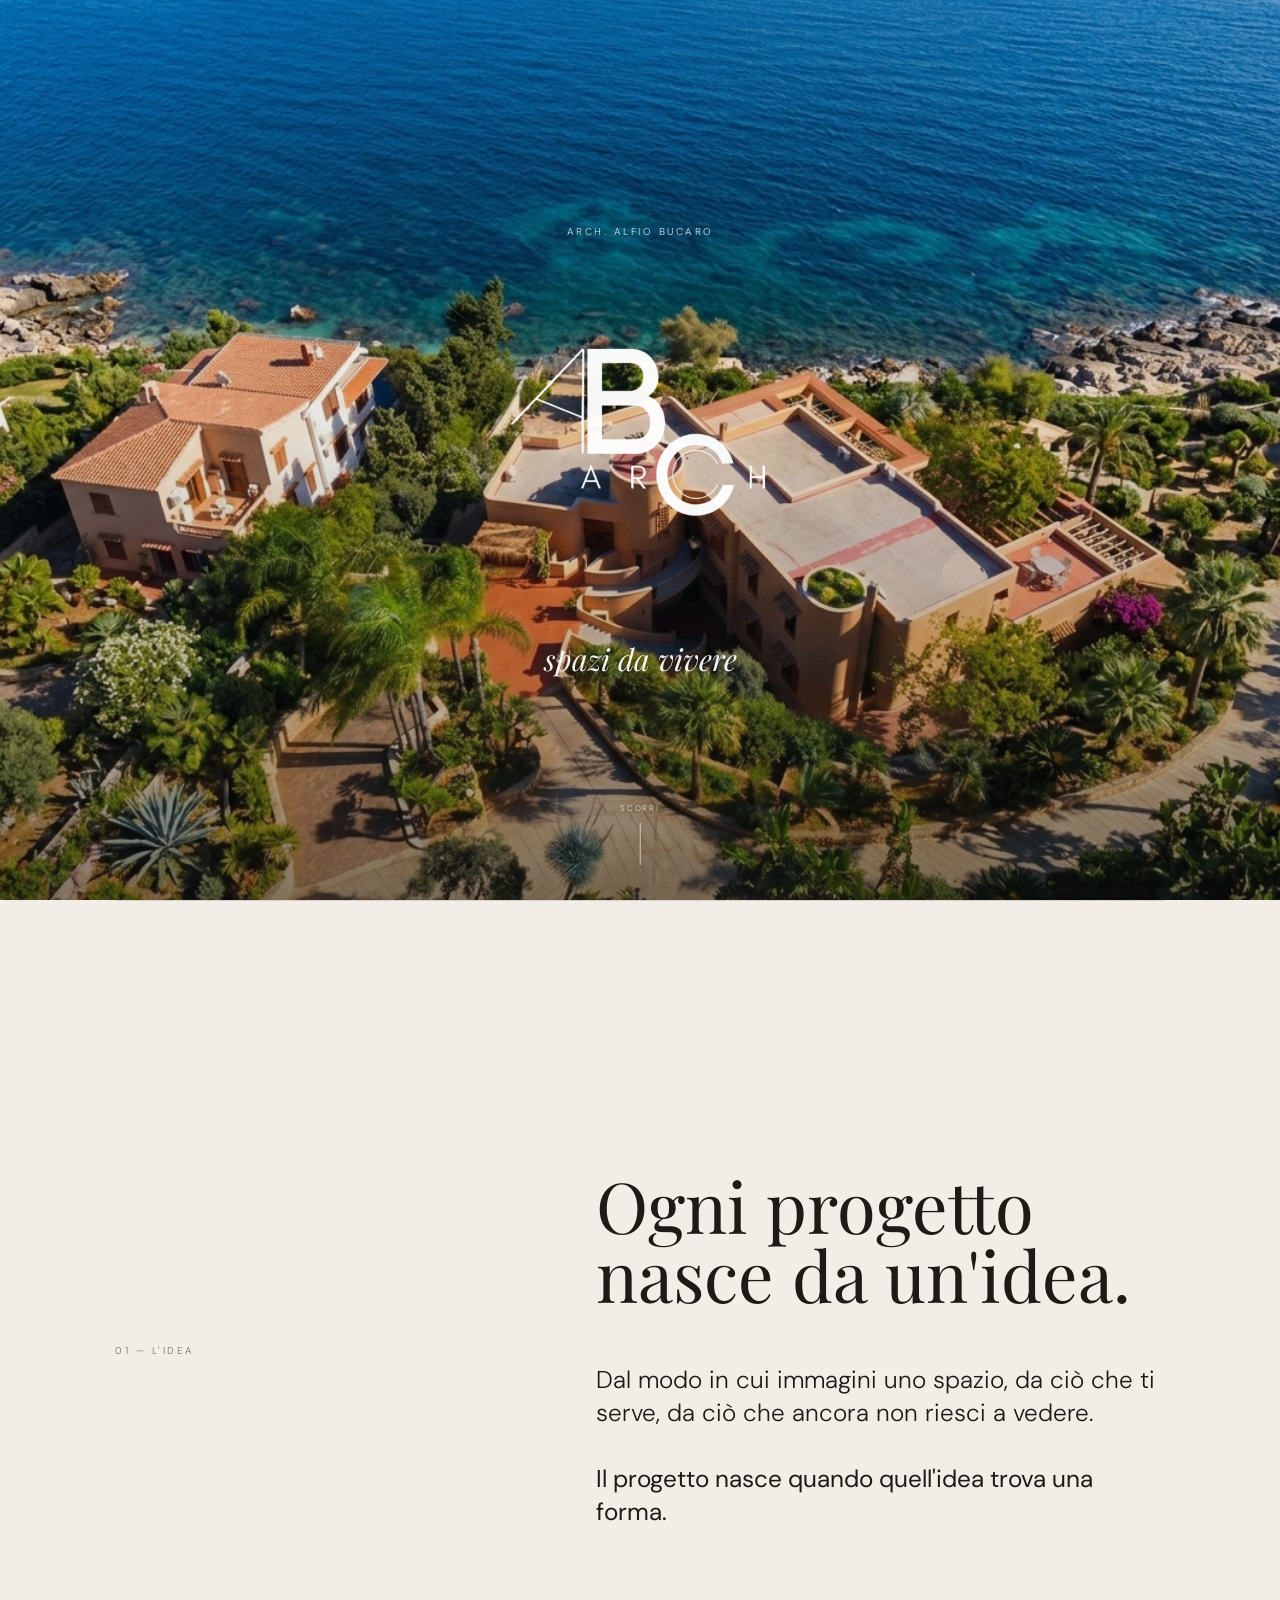
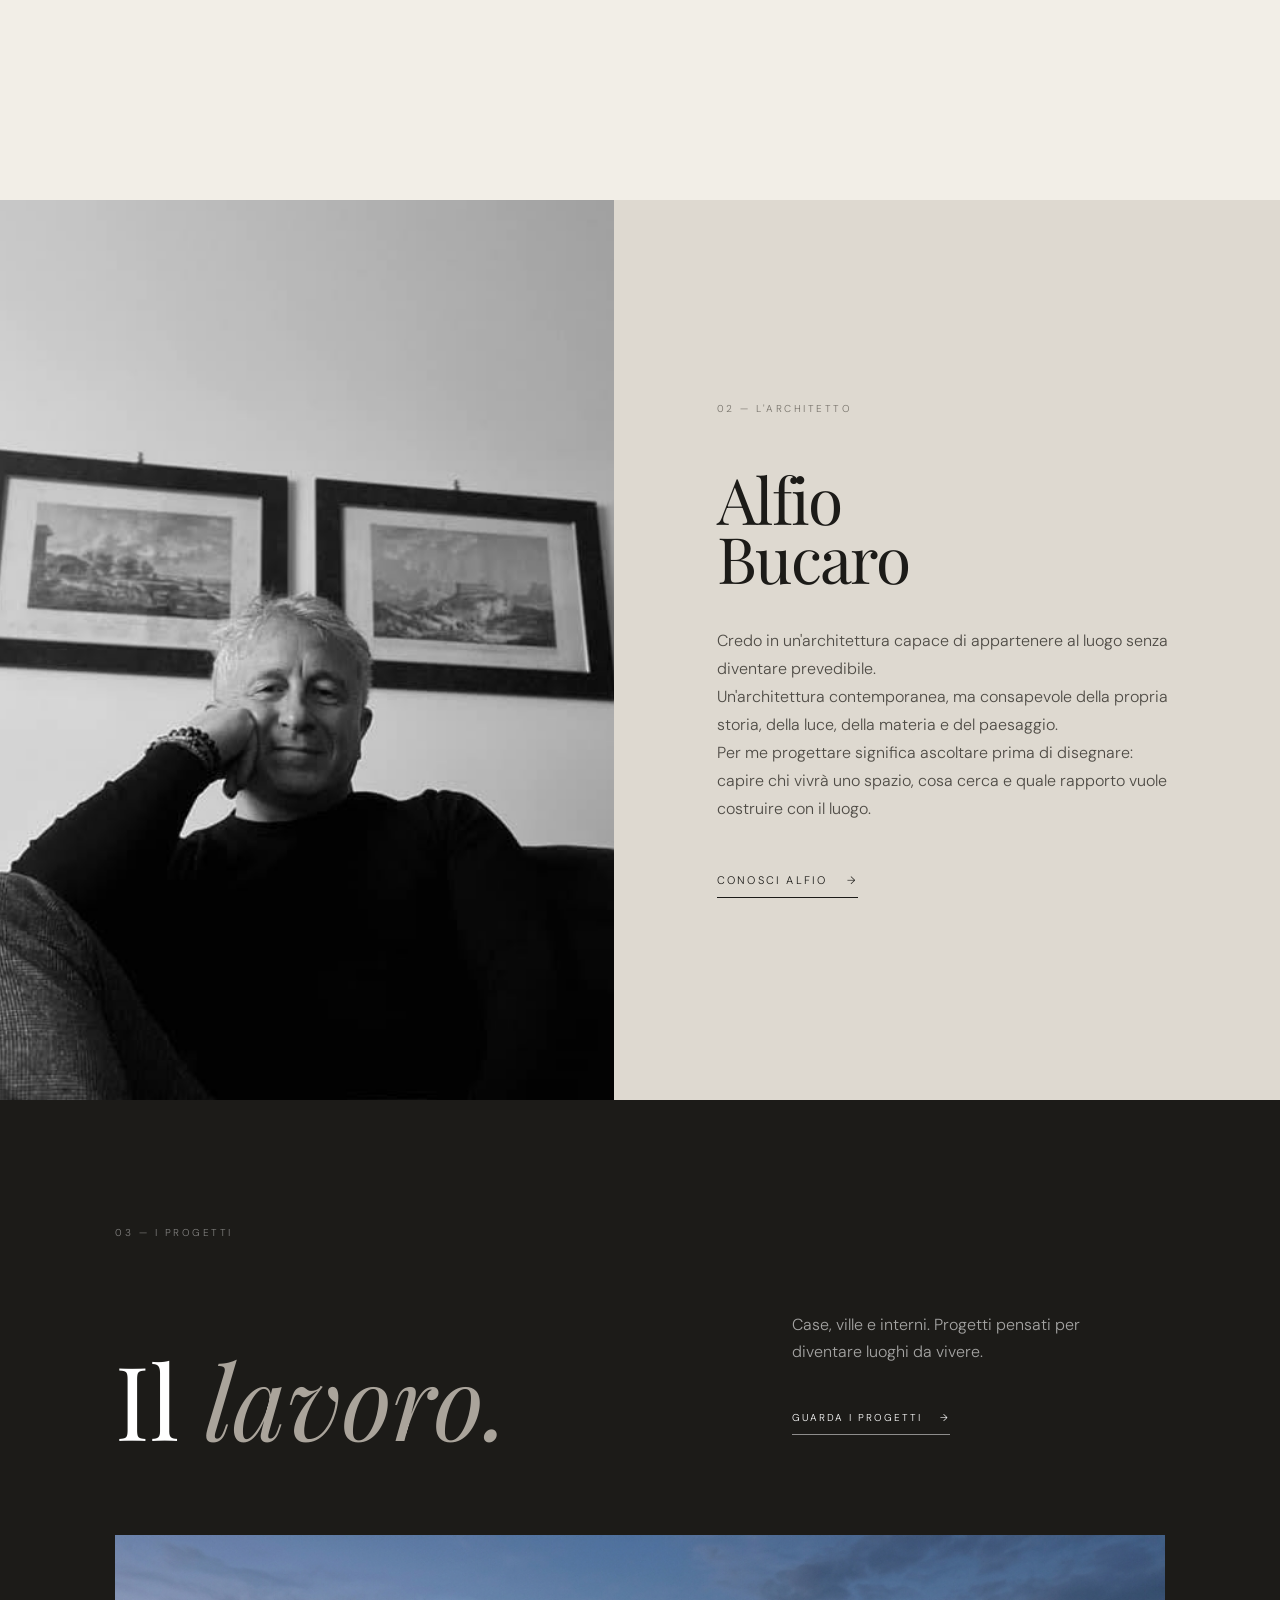
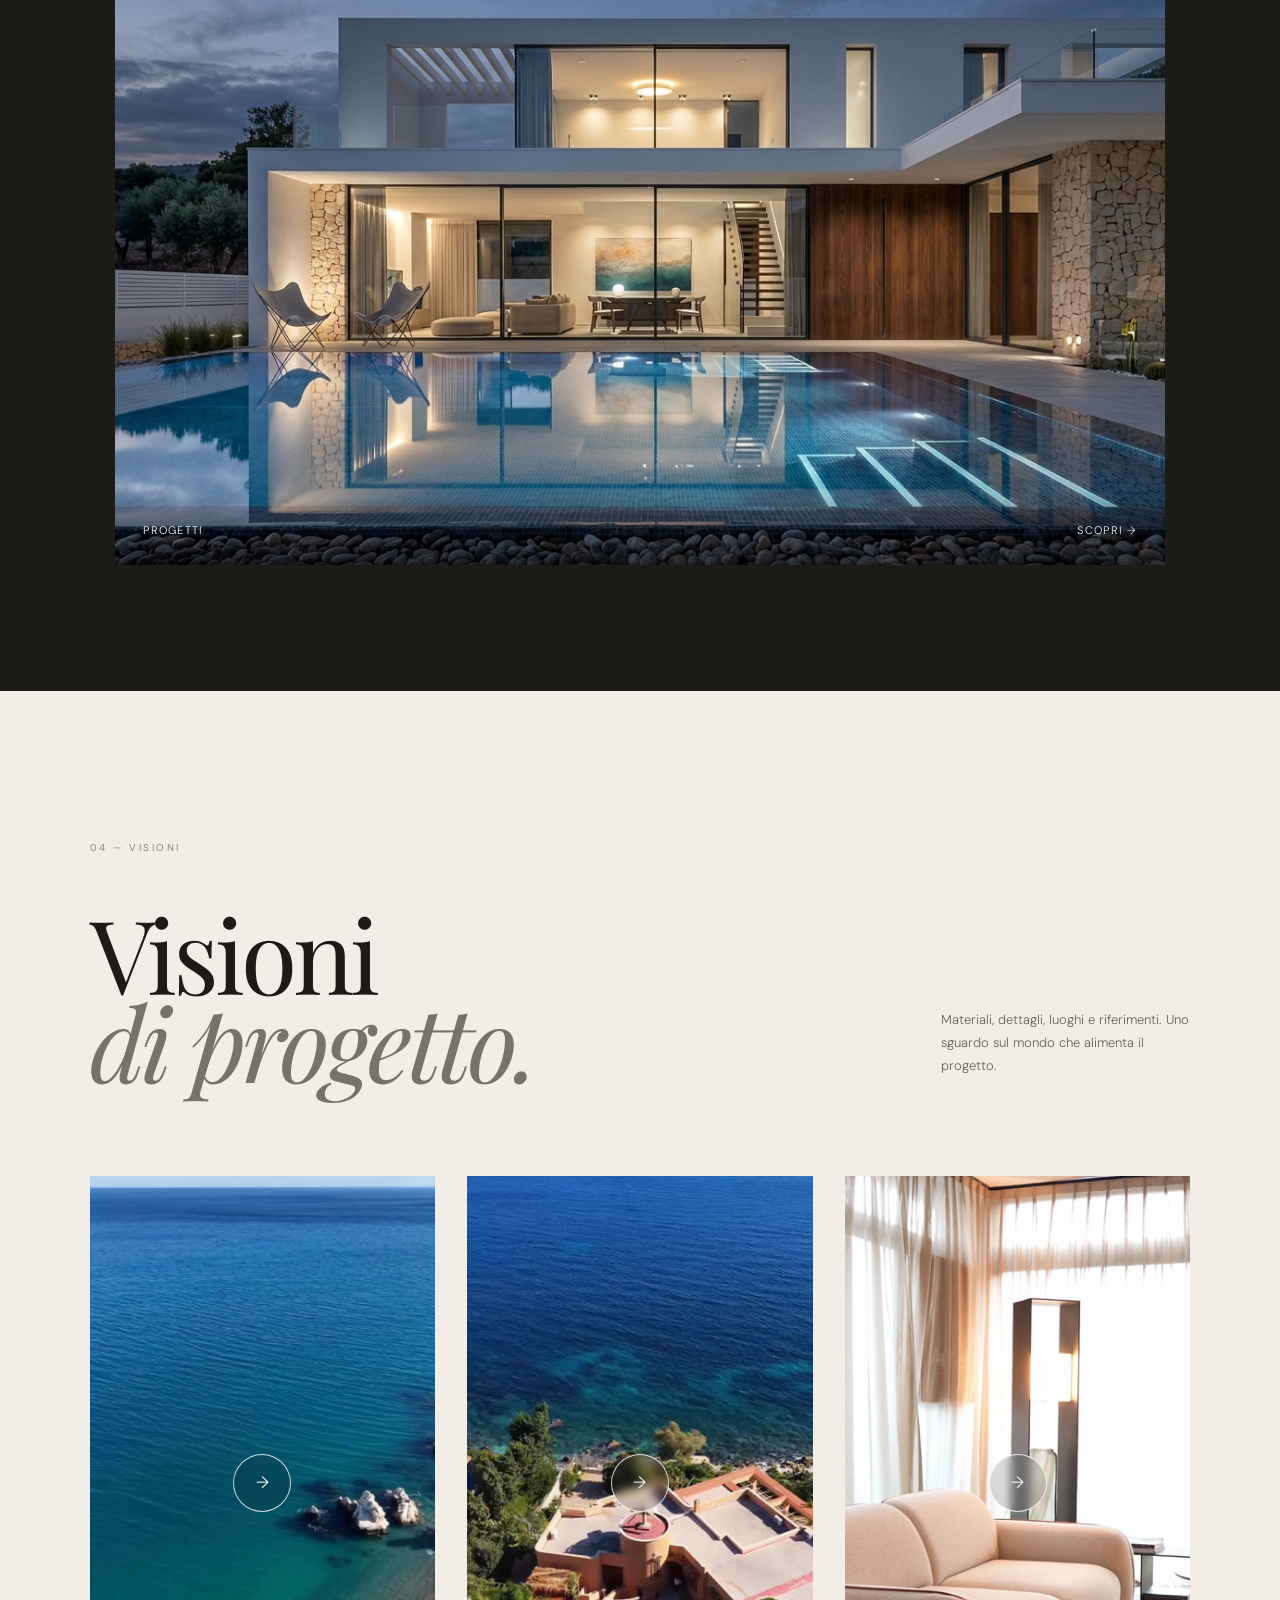
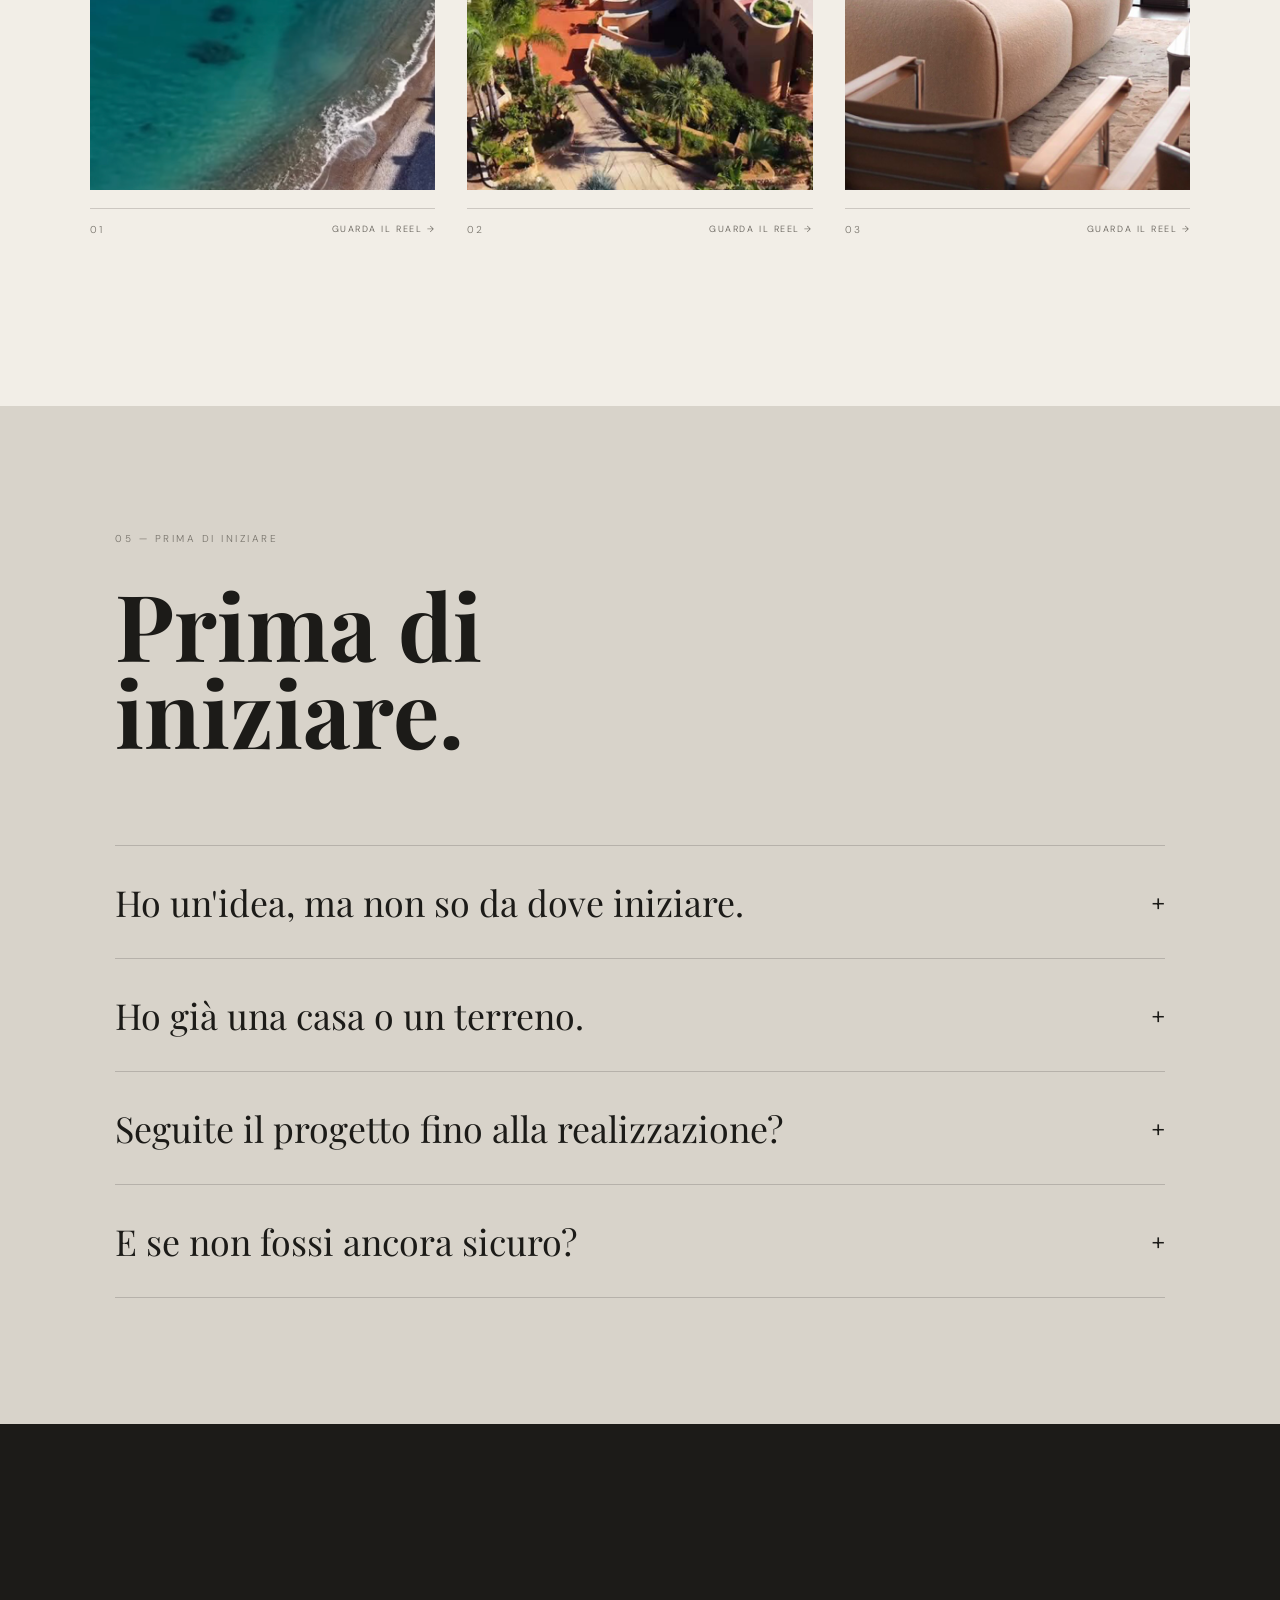
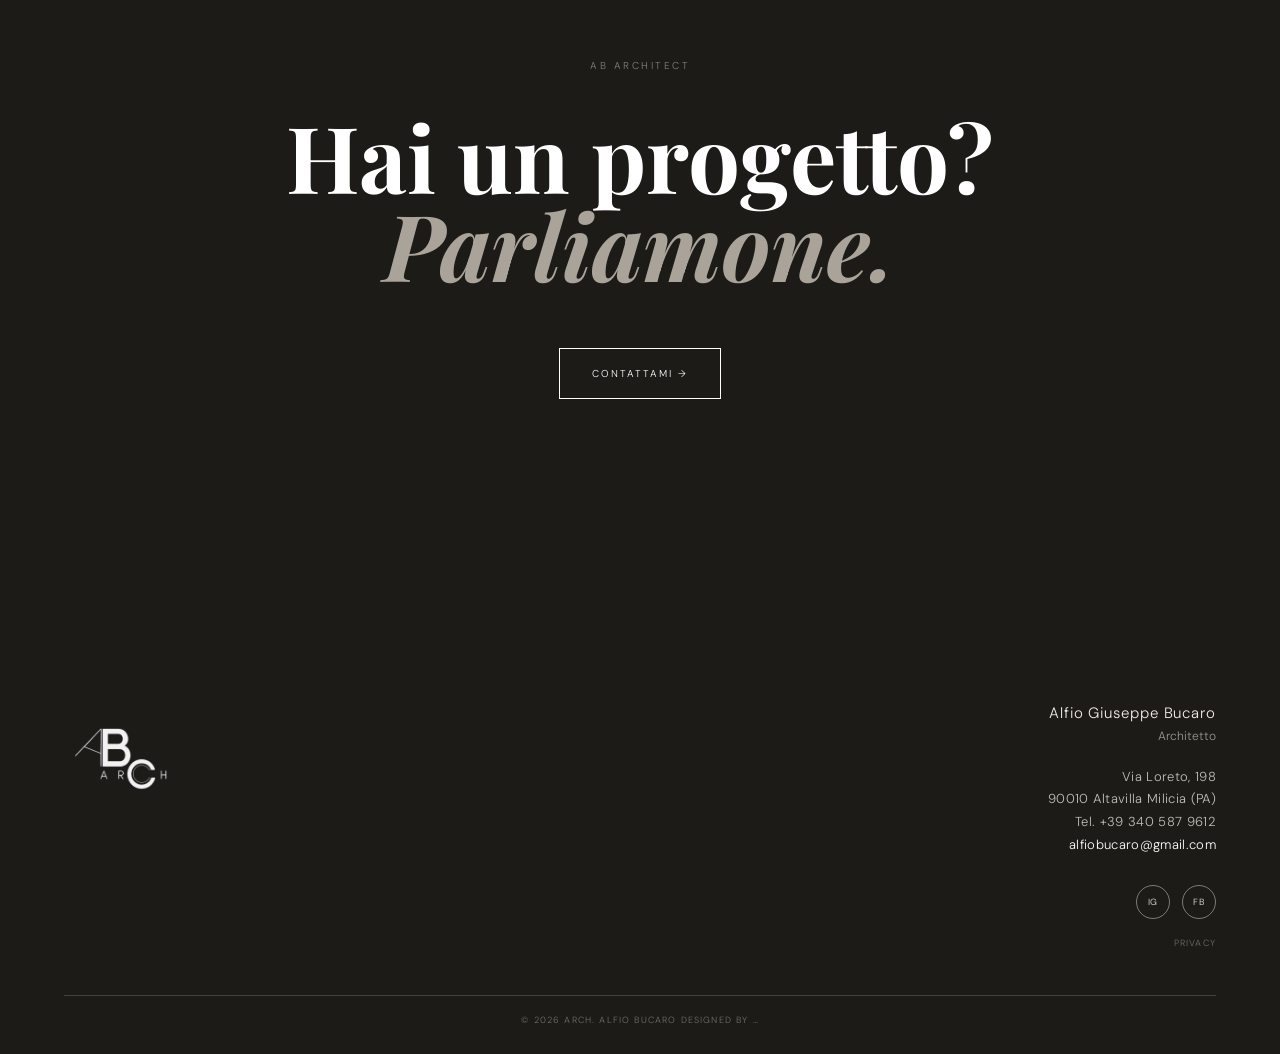
==== index.html @ 50a1e9b9 "Add files via upload" ====
<!DOCTYPE html>
<html lang="it">

<head>

    <meta charset="UTF-8">

    <meta name="viewport" content="width=device-width, initial-scale=1.0">

    <title>AB Architect — Architetto Alfio Bucaro | Palermo</title>

    <meta
        name="description"
        content="AB Architect — Architetto Alfio Bucaro. Progettazione architettonica, ville, abitazioni e interni a Palermo e in Sicilia."
    >

    <meta
        name="keywords"
        content="architetto Palermo, Alfio Bucaro, progettazione architettonica, architettura Palermo, ville Sicilia, progettazione casa, ristrutturazione Palermo, interior design Palermo"
    >

    <link rel="stylesheet" href="css/stile.css">

</head>


<body>


<!-- =====================================================
     MENU LATERALE
===================================================== -->

<button
    class="menu-trigger"
    id="menuTrigger"
    type="button"
    aria-label="Apri menu"
    aria-expanded="false"
>
    <span>MENU</span>
</button>


<nav
    class="menu"
    id="menu"
    aria-label="Menu principale"
>

    <div class="menu-inner">


        <div class="menu-top">

            <span>
                AB ARCHITECT
            </span>

            <button
                class="close"
                id="closeMenu"
                type="button"
            >
                CHIUDI ×
            </button>

        </div>


    <div class="menu-links">

    <a href="progetti.html">
        Progetti
    </a>

    <a href="chi-siamo.html">
        Chi siamo / Alfio
    </a>

    <a href="contatti.html">
        Contatti
    </a>

</div>


        <div class="menu-bottom">

            <span>
                AB ARCHITECT
            </span>

            <span>
                PALERMO · SICILIA
            </span>

        </div>


    </div>

</nav>



<!-- =====================================================
     OPENING
===================================================== -->

<div class="opening">


    <!-- =================================================
         HERO
    ================================================= -->

    <div class="hero">


        <img
            class="hero-image"
            src="immagini/Villa_Altavilla.jpg"
            alt="Villa contemporanea ad Altavilla Milicia — AB Architect"
        >


        <div class="hero-overlay"></div>


        <div class="hero-content">


            <div class="eyebrow">
                Arch. Alfio Bucaro
            </div>


            <img
                class="hero-logo"
                src="immagini/Logo_AB.png"
                alt="AB Architect"
            >


            <div class="motto">
                spazi da vivere
            </div>


        </div>


        <div class="hero-scroll">

            <span>
                Scorri
            </span>

            <div class="scroll-line"></div>

        </div>


    </div>



    <!-- =================================================
         01 — L'IDEA
    ================================================= -->

    <section
        class="intro"
        id="idea"
    >


        <div class="intro-index">

            <div class="section-number">
                01 — L'IDEA
            </div>

        </div>


        <div class="intro-content">


            <h1 class="intro-title">

                Ogni progetto
                nasce da un'idea.

            </h1>


            <p class="intro-text">

                Dal modo in cui immagini uno spazio,
                da ciò che ti serve, da ciò che ancora
                non riesci a vedere.

                <br><br>

                <strong>
                    Il progetto nasce quando quell'idea
                    trova una forma.
                </strong>

            </p>


        </div>


    </section>



</div>



<!-- =====================================================
     02 — L'ARCHITETTO
===================================================== -->

<section
    class="alfio"
    id="alfio"
>


    <div class="alfio-image">

        <img
            src="immagini/Alfio.jpg"
            alt="Architetto Alfio Bucaro"
        >

    </div>


    <div class="alfio-content">


        <div class="section-number">
            02 — L'ARCHITETTO
        </div>


        <h2 class="alfio-name">

            Alfio<br>
            Bucaro

        </h2>


        <div class="alfio-copy">


            <p>

                Credo in un'architettura capace di appartenere
                al luogo senza diventare prevedibile.

            </p>


            <p>

                Un'architettura contemporanea, ma consapevole
                della propria storia, della luce, della materia
                e del paesaggio.

            </p>


            <p>

                Per me progettare significa ascoltare prima
                di disegnare: capire chi vivrà uno spazio,
                cosa cerca e quale rapporto vuole costruire
                con il luogo.

            </p>


        </div>


        <a
            href="chi-siamo.html"
            class="text-link"
        >

            Conosci Alfio

            <span>
                →
            </span>

        </a>


    </div>


</section>



<!-- =====================================================
     03 — I PROGETTI
===================================================== -->

<section
    class="projects-preview"
    id="projects"
>


    <div class="projects-preview-inner">


        <div class="section-number">
            03 — I PROGETTI
        </div>


        <div class="projects-preview-grid">


            <div>

                <h2 class="projects-preview-title">

                    Il
                    <em>lavoro.</em>

                </h2>

            </div>


            <div class="projects-preview-copy">

                <p>

                    Case, ville e interni.
                    Progetti pensati per diventare
                    luoghi da vivere.

                </p>


                <a
                    href="progetti.html"
                    class="project-link"
                >

                    Guarda i progetti

                    <span>
                        →
                    </span>

                </a>


            </div>


        </div>



        <a
            href="progetti.html"
            class="project-preview-image"
        >


            <img
                src="immagini/Progetti_Villa.jpg"
                alt="Progetti di architettura e interior design — AB Architect"
            >


            <div class="preview-overlay">

                <span>
                    Progetti
                </span>

                <span>
                    Scopri →
                </span>

            </div>


        </a>


    </div>


</section>



<!-- =====================================================
     04 — VISIONI
===================================================== -->

<section
    class="stories"
    id="stories"
>


    <div class="section-number">
        04 — VISIONI
    </div>


    <div class="stories-head">


        <h2 class="stories-title">

            Visioni <br> 
            <em>di progetto.</em>
        </h2>


        <p class="stories-intro">

            Materiali, dettagli, luoghi e riferimenti.
            Uno sguardo sul mondo che alimenta
            il progetto.

        </p>


    </div>



    <div class="instagram-grid">


        <!-- =================================================
             REEL 01
        ================================================= -->

        <article class="instagram-story">


            <a
                href="https://www.instagram.com/p/DTIGYftjL1P/"
                target="_blank"
                rel="noopener noreferrer"
                class="instagram-card"
                aria-label="Guarda il Reel 01 su Instagram"
            >


                <div class="instagram-image">


                    <img
                        src="immagini/Reel1.png"
                        alt="Visioni di progetto — AB Architect"
                    >


                    <div class="instagram-play">

                        <span>
                            →
                        </span>

                    </div>


                </div>


            </a>


            <div class="instagram-caption">

                <span class="instagram-number">
                    01
                </span>

                <span class="instagram-label">
                    Guarda il Reel →
                </span>

            </div>


        </article>



        <!-- =================================================
             REEL 02
        ================================================= -->

        <article class="instagram-story">


            <a
                href="https://www.instagram.com/p/DSXStBJDBBL/"
                target="_blank"
                rel="noopener noreferrer"
                class="instagram-card"
                aria-label="Guarda il Reel 02 su Instagram"
            >


                <div class="instagram-image">


                    <img
                        src="immagini/Reel2.png"
                        alt="Materiali e architettura — AB Architect"
                    >


                    <div class="instagram-play">

                        <span>
                            →
                        </span>

                    </div>


                </div>


            </a>


            <div class="instagram-caption">

                <span class="instagram-number">
                    02
                </span>

                <span class="instagram-label">
                    Guarda il Reel →
                </span>

            </div>


        </article>



        <!-- =================================================
             REEL 03
        ================================================= -->

        <article class="instagram-story">


            <a
                href="https://www.instagram.com/p/DSe5lMUjXRl/"
                target="_blank"
                rel="noopener noreferrer"
                class="instagram-card"
                aria-label="Guarda il Reel 03 su Instagram"
            >


                <div class="instagram-image">


                    <img
                        src="immagini/Reel3.png"
                        alt="Dettagli e luoghi — AB Architect"
                    >


                    <div class="instagram-play">

                        <span>
                            →
                        </span>

                    </div>


                </div>


            </a>


            <div class="instagram-caption">

                <span class="instagram-number">
                    03
                </span>

                <span class="instagram-label">
                    Guarda il Reel →
                </span>

            </div>


        </article>


    </div>


</section>



<!-- =====================================================
     05 — PRIMA DI INIZIARE
===================================================== -->

<section
    class="why"
    id="why"
>


    <div class="section-number">
        05 — PRIMA DI INIZIARE
    </div>


    <h2 class="why-title">

        Prima di<br>
        iniziare.

    </h2>



    <div class="questions">


        <!-- DOMANDA 01 -->

        <div class="question">


            <button
                class="question-button"
                type="button"
                aria-expanded="false"
            >

                <span>
                    Ho un'idea, ma non so da dove iniziare.
                </span>

                <span class="plus">
                    +
                </span>

            </button>


            <div class="answer">

                <p>

                    Non è necessario arrivare con un progetto
                    già definito. Il primo passo è capire insieme
                    cosa vuoi realizzare, quali sono le esigenze
                    e quali possibilità offre il luogo.

                </p>

            </div>


        </div>



        <!-- DOMANDA 02 -->

        <div class="question">


            <button
                class="question-button"
                type="button"
                aria-expanded="false"
            >

                <span>
                    Ho già una casa o un terreno.
                </span>

                <span class="plus">
                    +
                </span>

            </button>


            <div class="answer">

                <p>

                    Partiamo da ciò che esiste.
                    Analizziamo il luogo, i suoi vincoli
                    e le sue possibilità per costruire
                    una direzione progettuale coerente.

                </p>

            </div>


        </div>



        <!-- DOMANDA 03 -->

        <div class="question">


            <button
                class="question-button"
                type="button"
                aria-expanded="false"
            >

                <span>
                    Seguite il progetto fino alla realizzazione?
                </span>

                <span class="plus">
                    +
                </span>

            </button>


            <div class="answer">

                <p>

                    Il percorso può accompagnarti dalla prima idea
                    fino alla realizzazione, attraverso le diverse
                    fasi della progettazione e della gestione
                    dell'intervento.

                </p>

            </div>


        </div>



        <!-- DOMANDA 04 -->

        <div class="question">


            <button
                class="question-button"
                type="button"
                aria-expanded="false"
            >

                <span>
                    E se non fossi ancora sicuro?
                </span>

                <span class="plus">
                    +
                </span>

            </button>


            <div class="answer">

                <p>

                    Va bene così.

                    Il primo incontro serve anche a capire
                    se il progetto e il nostro modo di lavorare
                    sono quelli giusti per te.

                </p>

            </div>


        </div>


    </div>


</section>



<!-- =====================================================
     CTA
===================================================== -->

<section
    class="cta"
    id="contact"
>


    <div class="cta-inner">


        <div class="cta-small">
            AB ARCHITECT
        </div>


        <h2 class="cta-title">

            Hai un progetto?

            <br>

            <em>Parliamone.</em>

        </h2>


        <a
            href="mailto:alfiobucaro@gmail.com"
            class="cta-button"
        >

            Contattami →

        </a>


    </div>


</section>



<!-- =====================================================
     FOOTER
===================================================== -->

<footer>


    <!-- =================================================
         LOGO
    ================================================= -->

    <div class="footer-logo">

        <img
            src="immagini/Logo_AB.png"
            alt="AB Architect"
        >

    </div>



    <!-- =================================================
         CENTRO
    ================================================= -->

    <div class="footer-center">


        


    </div>



    <!-- =================================================
         CONTATTI
    ================================================= -->

    <div class="footer-right">


        <div class="footer-contact-name">
            Alfio Giuseppe Bucaro
        </div>


        <div class="footer-contact-role">
            Architetto
        </div>


        <div class="footer-contact-details">

            Via Loreto, 198<br>

            90010 Altavilla Milicia (PA)<br>

            Tel. +39 340 587 9612<br>

            <a href="mailto:alfiobucaro@gmail.com">
                alfiobucaro@gmail.com
            </a>

        </div>



        <div class="footer-social">


            <a
                href="https://www.instagram.com/alfiobucaroarchitetto"
                target="_blank"
                rel="noopener noreferrer"
                aria-label="Instagram"
            >
                IG
            </a>


            <a
                href="https://www.facebook.com/bucaroalfio/"
                target="_blank"
                rel="noopener noreferrer"
                aria-label="Facebook"
            >
                FB
            </a>


        </div>



        <a
            href="privacy.html"
            class="footer-privacy"
        >
            Privacy 
        </a>


    </div>



    <!-- =================================================
         COPYRIGHT
    ================================================= -->

    <div class="footer-bottom">


        <span>
            © 2026 Arch. Alfio Bucaro
        </span>


        <span>
            Designed by …
        </span>


    </div>


</footer>



<!-- =====================================================
     JAVASCRIPT
===================================================== -->

<script src="js/script.js"></script>


</body>

</html>
---- css/stile.css ----
@import url('https://fonts.googleapis.com/css2?family=DM+Sans:wght@300;400;500&family=Playfair+Display:ital,wght@0,400;0,500;1,400&display=swap');

/* =========================================================
   AB ARCHITECT
   STYLE.CSS — VERSIONE DEFINITIVA
   ========================================================= */


/* =========================================================
   VARIABLES
   ========================================================= */

:root {
    --paper: #f2eee7;
    --ink: #1c1b18;
    --muted: #77736b;
    --line: rgba(28, 27, 24, 0.18);
    --white: #f8f6f1;
    --dark: #1c1b18;
}


/* =========================================================
   RESET
   ========================================================= */

* {
    margin: 0;
    padding: 0;
    box-sizing: border-box;
}

html {
    scroll-behavior: smooth;
}

body {
    background: var(--paper);
    color: var(--ink);
    font-family: "DM Sans", sans-serif;
    font-weight: 300;
    overflow-x: hidden;
}

body.menu-open {
    overflow: hidden;
}

a {
    color: inherit;
    text-decoration: none;
}

button {
    font: inherit;
}


/* =========================================================
   MENU TRIGGER
   ========================================================= */

.menu-trigger {
    position: fixed;
    z-index: 1000;

    right: 0;
    top: 50%;

    width: 52px;
    height: 155px;

    border: 0;
    border-left: 1px solid var(--line);

    background: rgba(242, 238, 231, 0.92);

    backdrop-filter: blur(10px);

    color: var(--ink);

    cursor: pointer;

    writing-mode: vertical-rl;

    letter-spacing: 0.22em;
    font-size: 10px;

    opacity: 0;
    visibility: hidden;
    pointer-events: none;

    transform: translateY(-50%) translateX(30px);

    transition:
        opacity 0.5s ease,
        visibility 0.5s ease,
        transform 0.5s ease,
        background 0.5s ease;
}

.menu-trigger.visible {
    opacity: 1;
    visibility: visible;
    pointer-events: auto;

    transform: translateY(-50%) translateX(0);
}

.menu-trigger span {
    display: inline-block;
    margin: auto;
}


/* =========================================================
   MENU
   ========================================================= */

.menu {
    position: fixed;
    z-index: 900;

    inset: 0;

    background: var(--dark);
    color: #f4f1eb;

    display: flex;
    align-items: center;

    transform: translateX(100%);

    transition:
        transform 0.8s cubic-bezier(0.77, 0, 0.18, 1);
}

.menu.open {
    transform: translateX(0);
}

.menu-inner {
    width: min(1200px, 88%);
    margin: auto;
}

.menu-top {
    display: flex;
    justify-content: space-between;
    align-items: center;

    margin-bottom: 80px;

    color: rgba(244, 241, 235, 0.55);

    font-size: 10px;
    letter-spacing: 0.2em;
    text-transform: uppercase;
}

.close {
    border: 0;
    background: none;

    color: white;

    cursor: pointer;
    font-size: 12px;
}

.menu-links {
    display: flex;
    flex-direction: column;
}

.menu-links a {
    position: relative;

    width: fit-content;

    font-family: "Playfair Display", serif;

    font-size: clamp(50px, 8vw, 110px);

    line-height: 0.95;

    padding: 8px 0;

    transform: translateX(8px);

    transition:
        transform 0.4s ease;
}

.menu-links a:hover {
    transform: translateX(20px);
}

.menu-links a::before {
    content: "";

    position: absolute;

    left: 0;
    bottom: 2px;

    width: 0;
    height: 1px;

    background: white;

    transition:
        width 0.5s ease;
}

.menu-links a:hover::before {
    width: 100%;
}

.menu-bottom {
    margin-top: 80px;

    display: flex;
    justify-content: space-between;

    font-size: 11px;

    color: rgba(244, 241, 235, 0.5);
}


/* =========================================================
   HERO HOME
   ========================================================= */

.opening .hero {
    position: sticky;
    top: 0;

    width: 100%;
    height: 100svh;
    min-height: 680px;

    z-index: 10;

    display: flex;
    align-items: center;
    justify-content: center;

    overflow: hidden;

    background: var(--dark);
    color: white;

    isolation: isolate;

    box-shadow:
        0 20px 60px rgba(0, 0, 0, 0.14);
}

.opening .hero .hero-image {
    position: absolute;
    inset: 0;

    width: 100%;
    height: 100%;

    display: block;

    object-fit: cover;
    object-position: center center;

    transform: scale(1.03);

    z-index: 0;

    animation:
        heroSlowMove
        18s
        ease-in-out
        infinite
        alternate;
}

@keyframes heroSlowMove {

    0% {
        transform:
            scale(1.03)
            translate3d(0, 0, 0);
    }

    100% {
        transform:
            scale(1.08)
            translate3d(-1%, -0.5%, 0);
    }
}

.hero-overlay {
    position: absolute;
    inset: 0;

    z-index: 1;

    pointer-events: none;

    background:
        linear-gradient(
            to bottom,
            rgba(20, 22, 20, 0.04) 0%,
            rgba(20, 22, 20, 0.08) 45%,
            rgba(20, 22, 20, 0.38) 100%
        );
}

.hero-content {
    position: relative;
    z-index: 2;

    width: 100%;
    max-width: 1500px;

    height: 100%;

    padding: 0 40px;

    text-align: center;

    display: flex;
    flex-direction: column;

    align-items: center;
    justify-content: center;
}

.eyebrow {
    font-family: "DM Sans", sans-serif;

    font-weight: 300;
    font-size: 10px;

    letter-spacing: 0.25em;
    text-transform: uppercase;

    color: rgba(255, 255, 255, 0.82);

    margin-bottom: 42px;
}

.hero-logo {
    width: clamp(190px, 25vw, 380px);
    height: auto;

    display: block;

    filter:
        brightness(0)
        invert(1);

    opacity: 0.97;
}

.motto {
    font-family:
        "Playfair Display",
        Georgia,
        serif;

    font-weight: 400;
    font-style: italic;

    font-size:
        clamp(22px, 2.35vw, 35px);

    line-height: 1.1;

    margin-top: 42px;

    color: rgba(255, 255, 255, 0.94);

    text-align: center;
}

.hero-scroll {
    position: absolute;

    z-index: 3;

    bottom: 35px;
    left: 50%;

    transform: translateX(-50%);

    display: flex;

    flex-direction: column;

    align-items: center;

    gap: 10px;

    font-size: 8px;

    letter-spacing: 0.24em;

    text-transform: uppercase;

    color: rgba(255, 255, 255, 0.78);
}

.scroll-line {
    width: 1px;
    height: 42px;

    background: rgba(255, 255, 255, 0.65);

    animation:
        scrollLine
        2s
        ease-in-out
        infinite;
}

@keyframes scrollLine {

    0% {
        transform: scaleY(0.2);
        transform-origin: top;
        opacity: 0.3;
    }

    50% {
        transform: scaleY(1);
        transform-origin: top;
        opacity: 1;
    }

    100% {
        transform: scaleY(0.2);
        transform-origin: bottom;
        opacity: 0.3;
    }
}

.opening .hero::after {
    content: "";

    position: absolute;

    left: 0;
    right: 0;
    bottom: 0;

    height: 220px;

    pointer-events: none;

    background:
        linear-gradient(
            to bottom,
            transparent,
            rgba(0, 0, 0, 0.25)
        );

    opacity: 0.55;

    z-index: 2;
}


/* =========================================================
   GENERIC
   ========================================================= */

.section-number {
    font-size: 10px;
    letter-spacing: 0.25em;
    color: var(--muted);
}


/* =========================================================
   INTRO
   ========================================================= */

.opening .intro {
    position: relative;
    z-index: 20;

    min-height: 100vh;

    padding: 15vh 9vw;

    display: grid;

    grid-template-columns:
        1fr
        1.5fr;

    gap: 8vw;

    align-items: center;

    background: var(--paper);

    box-shadow:
        0 -30px 80px rgba(28, 27, 24, 0.12);
}

.opening .intro::before {
    content: "";

    position: absolute;

    top: 0;

    left: 9vw;
    right: 9vw;

    height: 1px;

    background:
        rgba(28, 27, 24, 0.14);
}

.intro-title {
    font-family:
        "Playfair Display",
        serif;

    font-size:
        clamp(40px, 5.5vw, 82px);

    font-weight: 400;

    line-height: 0.98;
}

.intro-title em {
    font-weight: 400;
}

.intro-text {
    max-width: 620px;

    margin-top: 55px;

    font-size:
        clamp(19px, 1.9vw, 28px);

    line-height: 1.35;
}

.intro-text strong {
    font-weight: 400;
}


/* =========================================================
   ALFIO
   ========================================================= */

.alfio {
    position: relative;
    z-index: 20;

    min-height: 100vh;

    display: grid;

    grid-template-columns:
        48%
        52%;

    background: #ded9d0;
}

.alfio-image {
    min-height: 800px;

    overflow: hidden;
}

.alfio-image img {
    width: 100%;
    height: 100%;

    min-height: 800px;

    display: block;

    object-fit: cover;
    object-position: center;
}

.alfio-content {
    padding: 10vw 8vw;

    display: flex;
    flex-direction: column;
    justify-content: center;
}

.alfio-content .section-number {
    margin-bottom: 55px;
}

.alfio-name {
    font-family: "Playfair Display", serif;
    font-size: clamp(44px, 5vw, 76px);
    line-height: 0.92;
    margin-bottom: 40px;
    font-weight: 400;
    letter-spacing: -0.025em;
}

.alfio-copy {
    max-width: 500px;
    font-size: 16px;
    line-height: 1.75;
    color: #4e4b45;
    font-weight: 300;
}

/* =========================================================
   LINKS
   ========================================================= */

.text-link {
    display: inline-flex;

    align-items: center;

    gap: 20px;

    margin-top: 50px;

    width: fit-content;

    font-size: 11px;

    letter-spacing: 0.2em;

    text-transform: uppercase;

    border-bottom:
        1px solid var(--ink);

    padding-bottom: 10px;

    transition:
        gap 0.4s ease;
}

.text-link:hover {
    gap: 30px;
}


/* =========================================================
   VISION
   ========================================================= */

.vision {
    position: relative;
    z-index: 20;

    min-height: 100vh;

    padding: 13vh 9vw;

    display: flex;

    flex-direction: column;

    justify-content: space-between;

    background: var(--paper);
}

.vision-head {
    display: flex;

    justify-content: space-between;
}

.vision-statement {
    max-width: 1000px;

    margin-top: 15vh;

    font-family:
        "Playfair Display",
        serif;

    font-size:
        clamp(43px, 6.5vw, 98px);

    line-height: 0.98;
}

.vision-statement em {
    color: #77736b;
}

.vision-footer {
    display: flex;

    justify-content: space-between;

    font-size: 11px;

    color: var(--muted);

    margin-top: 12vh;
}


/* =========================================================
   PROJECTS
   ========================================================= */

.projects-preview {
    position: relative;
    z-index: 20;

    min-height: 100vh;

    padding: 14vh 9vw;

    background: var(--dark);

    color: white;
}

.projects-preview-inner {
    width: 100%;
}

.projects-preview .section-number {
    color:
        rgba(255, 255, 255, 0.45);
}

.projects-preview-grid {
    display: grid;

    grid-template-columns:
        1fr
        0.65fr;

    gap: 8vw;

    align-items: end;

    margin-top: 8vh;
}

.projects-preview-title {
    font-family:
        "Playfair Display",
        serif;

    font-size:
        clamp(55px, 8vw, 120px);

    line-height: 0.9;

    font-weight: 400;
}

.projects-preview-title em {
    color: #aaa49b;
}

.projects-preview-copy {
    max-width: 360px;

    padding-bottom: 10px;
}

.projects-preview-copy p {
    font-size: 16px;

    line-height: 1.7;

    color:
        rgba(255, 255, 255, 0.6);

    margin-bottom: 40px;
}

.project-link {
    display: inline-flex;

    align-items: center;

    gap: 18px;

    font-size: 10px;

    letter-spacing: 0.2em;

    text-transform: uppercase;

    border-bottom:
        1px solid rgba(255, 255, 255, 0.5);

    padding-bottom: 10px;

    transition:
        gap 0.4s ease;
}

.project-link:hover {
    gap: 28px;
}

.project-preview-image {
    display: block;

    position: relative;

    width: 100%;

    height: 70vh;

    min-height: 500px;

    margin-top: 10vh;

    overflow: hidden;
}

.project-preview-image img {
    width: 100%;
    height: 100%;

    display: block;

    object-fit: cover;

    transform: scale(1.035);

    transition:
        transform 1.2s
        cubic-bezier(.2, .7, .2, 1);
}

.project-preview-image:hover img {
    transform: scale(1.08);
}

.preview-overlay {
    position: absolute;

    left: 0;
    right: 0;
    bottom: 0;

    padding: 28px;

    display: flex;

    justify-content: space-between;

    align-items: center;

    background:
        linear-gradient(
            to top,
            rgba(0, 0, 0, 0.55),
            transparent
        );

    font-size: 11px;

    letter-spacing: 0.12em;

    text-transform: uppercase;
}


/* =========================================================
   STORIES
   ========================================================= */

.stories {
    position: relative;
    z-index: 20;

    background: var(--paper);

    color: var(--ink);

    padding:
        150px 7vw
        170px;
}

.stories > .section-number {
    font-size: 10px;

    letter-spacing: .25em;

    text-transform: uppercase;

    color: var(--muted);
}

.stories-head {
    margin-top: 55px;

    display: grid;

    grid-template-columns:
        1.5fr
        .5fr;

    gap: 8vw;

    align-items: end;
}

.stories-title {
    margin: 0;

    font-family:
        "Playfair Display",
        Georgia,
        serif;

    font-size:
        clamp(65px, 8vw, 120px);

    line-height: .86;

    font-weight: 400;

    letter-spacing: -.04em;
}

.stories-title em {
    color: var(--muted);

    font-weight: 400;
}

.stories-intro {
    max-width: 290px;

    margin: 0 0 8px;

    font-size: 13px;

    line-height: 1.75;

    color: #66625b;
}

.instagram-grid {
    margin-top: 90px;

    display: grid;

    grid-template-columns:
        repeat(3, 1fr);

    gap: 32px;

    align-items: start;
}

.instagram-story {
    min-width: 0;
}

.instagram-card {
    display: block;

    text-decoration: none;

    color: inherit;
}

.instagram-image {
    position: relative;

    width: 100%;

    aspect-ratio: 9 / 16;

    overflow: hidden;

    background: #d8d2c8;
}

.instagram-image img {
    width: 100%;
    height: 100%;

    display: block;

    object-fit: cover;

    transform: scale(1.045);

    transition:
        transform 1s
        cubic-bezier(.2,.7,.2,1);
}

.instagram-card:hover .instagram-image img {
    transform: scale(1.08);
}

.instagram-play {
    position: absolute;

    left: 50%;
    top: 50%;

    width: 58px;
    height: 58px;

    transform:
        translate(-50%, -50%);

    border:
        1px solid
        rgba(255,255,255,.8);

    border-radius: 50%;

    display: flex;

    align-items: center;
    justify-content: center;

    background:
        rgba(20,20,18,.14);

    backdrop-filter:
        blur(5px);

    color: white;

    z-index: 2;

    transition:
        transform .5s
        cubic-bezier(.2,.7,.2,1),
        background .4s ease;
}

.instagram-card:hover .instagram-play {
    transform:
        translate(-50%, -50%)
        scale(1.12);

    background:
        rgba(20,20,18,.28);
}

.instagram-play span {
    font-size: 17px;

    line-height: 1;
}

.instagram-caption {
    margin-top: 18px;

    padding-top: 14px;

    border-top:
        1px solid
        rgba(28,27,24,.18);

    display: flex;

    justify-content: space-between;

    align-items: center;
}

.instagram-number {
    font-size: 10px;

    letter-spacing: .22em;

    color: var(--muted);
}

.instagram-label {
    font-size: 9px;

    letter-spacing: .17em;

    text-transform: uppercase;

    color: #5f5b54;
}


/* =========================================================
   PRIMA DI INIZIARE
   ========================================================= */

.why {
    position: relative;
    z-index: 20;

    min-height: 100vh;

    padding: 14vh 9vw;

    background: #d8d3ca;
}

.why-title {
    font-family:
        "Playfair Display",
        serif;

    font-size:
        clamp(52px, 7.2vw, 108px);

    line-height: 0.95;

    margin:
        35px 0 90px;
}

.questions {
    border-top:
        1px solid var(--line);
}

.question {
    border-bottom:
        1px solid var(--line);
}

.question-button {
    width: 100%;

    border: 0;

    background: none;

    padding: 32px 0;

    display: flex;

    justify-content: space-between;

    align-items: center;

    text-align: left;

    cursor: pointer;

    font-family:
        "Playfair Display",
        serif;

    font-size:
        clamp(23px, 2.8vw, 42px);

    color: var(--ink);
}

.plus {
    font-family:
        "DM Sans",
        sans-serif;

    font-size: 25px;

    font-weight: 300;

    transition:
        transform 0.4s ease;
}

.question.open .plus {
    transform: rotate(45deg);
}

.answer {
    max-height: 0;

    overflow: hidden;

    transition:
        max-height 0.7s ease;
}

.answer p {
    max-width: 700px;

    padding-bottom: 35px;

    font-size: 17px;

    line-height: 1.7;

    color: #5f5b53;
}


/* =========================================================
   CTA HOME
   ========================================================= */

.cta {
    position: relative;
    z-index: 20;

    min-height: 90vh;

    background: var(--dark);

    color: white;

    display: flex;

    align-items: center;

    justify-content: center;

    text-align: center;

    padding: 10vh 7vw;
}

.cta-inner {
    max-width: 1000px;
}

.cta-small {
    font-size: 10px;

    letter-spacing: 0.25em;

    text-transform: uppercase;

    color:
        rgba(255, 255, 255, 0.45);

    margin-bottom: 40px;
}

.cta-title {
    font-family:
        "Playfair Display",
        serif;

    font-size:
        clamp(52px, 7.2vw, 108px);

    line-height: 0.95;
}

.cta-title em {
    color: #a9a39a;
}

.cta-button {
    display: inline-block;

    margin-top: 60px;

    border:
        1px solid white;

    padding:
        18px 32px;

    font-size: 10px;

    letter-spacing: 0.2em;

    text-transform: uppercase;

    background: transparent;

    color: white;

    transition:
        background .4s ease,
        color .4s ease;
}

.cta-button:hover {
    background: white;

    color: var(--ink);
}


/* =========================================================
   FOOTER
   ========================================================= */

footer {
    position: relative;
    z-index: 20;

    width: 100%;

    display: grid;

    grid-template-columns:
        1fr
        1.2fr
        1fr;

    gap: 60px;

    padding:
        70px
        5vw
        105px;

    background: var(--dark);

    color: var(--paper);

    align-items: start;
}


/* LOGO */

.footer-logo {
    display: flex;

    align-items: flex-start;

    justify-content: flex-start;
}

.footer-logo img {
    width: 115px;

    height: auto;

    display: block;

    filter:
        brightness(0)
        invert(1);

    opacity: .95;
}


/* CENTRO — VOLUTAMENTE VUOTO */

.footer-center {
    min-height: 1px;
}


/* DESTRA */

.footer-right {
    display: flex;

    flex-direction: column;

    align-items: flex-end;

    text-align: right;
}

.footer-contact-name {
    font-size: 15px;

    letter-spacing: .06em;

    line-height: 1.3;
}

.footer-contact-role {
    margin-top: 4px;

    font-size: 12px;

    color:
        rgba(242, 238, 231, .6);
}

.footer-contact-details {
    margin-top: 22px;

    font-size: 13px;

    line-height: 1.75;

    letter-spacing: .025em;

    color:
        rgba(242, 238, 231, .78);
}

.footer-contact-details a {
    color: #fff;

    text-decoration: none;

    transition:
        color .3s ease;
}


/* SOCIAL */

.footer-social {
    display: flex;

    justify-content: flex-end;

    align-items: center;

    gap: 12px;

    margin-top: 28px;
}

.footer-social a {
    width: 34px;
    height: 34px;

    display: flex;

    align-items: center;
    justify-content: center;

    border:
        1px solid
        rgba(242, 238, 231, .45);

    border-radius: 50%;

    color:
        rgba(242, 238, 231, .85);

    font-size: 9px;

    font-weight: 400;

    letter-spacing: .08em;

    transition:
        background .35s ease,
        color .35s ease,
        border-color .35s ease,
        transform .35s ease;
}

.footer-social a:hover {
    background: var(--paper);

    color: var(--ink);

    border-color: var(--paper);

    transform: translateY(-2px);
}


/* PRIVACY */

.footer-privacy {
    margin-top: 18px;

    font-size: 9px;

    letter-spacing: .13em;

    text-transform: uppercase;

    color:
        rgba(242, 238, 231, .4);

    text-decoration: none;

    transition:
        color .3s ease;
}

.footer-privacy:hover {
    color:
        rgba(242, 238, 231, .8);
}


/* FOOTER BOTTOM */

.footer-bottom {
    position: absolute;

    left: 5vw;
    right: 5vw;

    bottom: 28px;

    padding-top: 18px;

    border-top:
        1px solid
        rgba(242, 238, 231, .18);

    font-size: 9px;

    letter-spacing: .13em;

    text-transform: uppercase;

    color:
        rgba(242, 238, 231, .4);

    text-align: center;
}


/* =========================================================
   SCROLL REVEAL
   ========================================================= */

.alfio-name,
.alfio-copy,
.vision-statement,
.project,
.story,
.why-title {
    opacity: 0;

    transform:
        translateY(35px);

    transition:
        opacity 1s ease,
        transform 1s cubic-bezier(.2, .7, .2, 1);
}

.reveal {
    opacity: 1 !important;

    transform:
        translateY(0) !important;
}


/* =========================================================
   CONTATTI
   ========================================================= */

.contact-page {
    background: var(--paper);

    color: var(--ink);
}


/* HERO CONTATTI */

.contact-hero {
    min-height: 85vh;

    padding:
        150px
        9vw
        110px;

    display: flex;

    flex-direction: column;

    justify-content: space-between;

    border-bottom:
        1px solid var(--line);
}

.contact-number {
    font-size: 10px;

    letter-spacing: .25em;

    color: var(--muted);
}

.contact-hero-content {
    display: grid;

    grid-template-columns:
        1.4fr
        .6fr;

    gap: 8vw;

    align-items: end;

    margin-top: 20vh;
}

.contact-hero h1 {
    margin: 0;

    font-family:
        "Playfair Display",
        Georgia,
        serif;

    font-size:
        clamp(65px, 9vw, 135px);

    line-height: .88;

    font-weight: 400;

    letter-spacing: -.04em;
}

.contact-hero h1 em {
    color: var(--muted);

    font-weight: 400;
}

.contact-hero-content p {
    max-width: 330px;

    margin-bottom: 8px;

    font-size: 15px;

    line-height: 1.75;

    color: #5f5b54;
}


/* =========================================================
   DETTAGLI CONTATTI
   ========================================================= */

.contact-details {
    padding:
        120px
        9vw
        150px;
}

.contact-details-label {
    display: flex;

    justify-content: space-between;

    padding-bottom: 25px;

    border-bottom:
        1px solid var(--line);

    font-size: 10px;

    letter-spacing: .22em;

    color: var(--muted);
}

.contact-details-grid {
    display: grid;

    grid-template-columns:
        repeat(2, 1fr);

    column-gap: 10vw;
}

.contact-block {
    padding:
        55px 0;

    border-bottom:
        1px solid var(--line);
}

.contact-label {
    display: block;

    margin-bottom: 22px;

    font-size: 10px;

    letter-spacing: .2em;

    text-transform: uppercase;

    color: var(--muted);
}

.contact-value {
    font-family:
        "Playfair Display",
        Georgia,
        serif;

    font-size:
        clamp(23px, 2.5vw, 34px);

    line-height: 1.2;

    font-weight: 400;

    text-decoration: underline;

    text-underline-offset: 7px;
}

.contact-email {
    font-size:
        clamp(20px, 2.2vw, 30px);
}

address {
    font-style: normal;

    text-decoration: none;
}


/* =========================================================
   SOCIAL CONTATTI
   ========================================================= */

.contact-social {
    display: flex;

    flex-direction: column;

    gap: 12px;
}

.contact-social a {
    width: fit-content;

    font-family:
        "Playfair Display",
        Georgia,
        serif;

    font-size:
        clamp(23px, 2.5vw, 34px);

    line-height: 1.2;

    text-decoration: underline;

    text-underline-offset: 7px;
}


/* =========================================================
   CTA CONTATTI
   ========================================================= */

.contact-cta {
    min-height: 75vh;

    padding:
        100px 7vw;

    background: var(--dark);

    color: white;

    display: flex;

    flex-direction: column;

    align-items: center;

    justify-content: center;

    text-align: center;
}

.contact-cta-small {
    margin-bottom: 40px;

    font-size: 10px;

    letter-spacing: .25em;

    text-transform: uppercase;

    color:
        rgba(255,255,255,.45);
}

.contact-cta h2 {
    margin: 0;

    font-family:
        "Playfair Display",
        Georgia,
        serif;

    font-size:
        clamp(58px, 8vw, 120px);

    line-height: .9;

    font-weight: 400;

    letter-spacing: -.035em;
}

.contact-cta h2 em {
    color: #a9a39a;

    font-weight: 400;
}

.contact-cta-button {
    margin-top: 60px;

    padding:
        18px 30px;

    border:
        1px solid
        rgba(255,255,255,.55);

    font-size: 10px;

    letter-spacing: .2em;

    text-transform: uppercase;

    background: transparent;

    color: white;

    transition:
        background .4s ease,
        color .4s ease;
}

.contact-cta-button:hover {
    background: white;

    color: var(--ink);
}


/* =========================================================
   HEADER PAGINE INTERNE
   CHI SIAMO · PROGETTI · CONTATTI · PRIVACY
========================================================= */

.inner-header {
    position: relative;
    z-index: 50;

    width: 100%;

    padding: 34px 5vw;

    display: flex;
    align-items: center;
    justify-content: space-between;

    background: var(--paper);
    color: var(--ink);

    border-bottom: 1px solid var(--line);
}


/* =========================================================
   LOGO
========================================================= */

.inner-header-logo {
    display: block;
}

.inner-header-logo img {
    display: block;

    width: 92px;
    height: auto;
}


/* =========================================================
   TORNA INDIETRO
========================================================= */

.inner-header-back {
    display: inline-flex;
    align-items: center;

    font-size: 9px;
    font-weight: 400;

    letter-spacing: .18em;
    text-transform: uppercase;

    color: var(--ink);

    transition:
        opacity .3s ease,
        transform .3s ease;
}

.inner-header-back:hover {
    opacity: .55;
    transform: translateX(-4px);
}

/* =========================================================
   TABLET
   ========================================================= */

@media (max-width: 800px) {

    /* MENU */

    .menu-trigger {
        width: 34px;
        height: 125px;
    }

    .menu-links a {
        font-size:
            clamp(45px, 13vw, 80px);
    }

    .menu-bottom {
        flex-direction: column;
        gap: 10px;
    }


    /* HERO */

    .opening .hero {
        height: 100svh;
        min-height: 620px;
    }

    .hero-content {
        padding:
            0 25px;
    }

    .hero-logo {
        width:
            min(560px, 82vw);
    }

    .eyebrow {
        font-size: 8px;

        letter-spacing: 0.22em;

        margin-bottom: 32px;
    }

    .motto {
        font-size: 20px;

        margin-top: 32px;

        padding: 0 10px;
    }


    /* INTRO */

    .opening .intro {
        min-height: 100svh;

        padding:
            14vh 8vw;

        grid-template-columns:
            1fr;

        gap: 50px;
    }

    .opening .intro::before {
        left: 8vw;
        right: 8vw;
    }

    .intro-title {
        font-size:
            clamp(38px, 9vw, 58px);
    }

    .intro-text {
        font-size: 19px;

        margin-top: 40px;
    }


    /* ALFIO */

    .alfio {
        grid-template-columns:
            1fr;
    }

    .alfio-image {
        min-height: 60vh;
    }

    .alfio-image img {
        min-height: 60vh;
    }

    .alfio-content {
        padding:
            12vh 8vw;
    }

    .alfio-name {
        font-size:
            clamp(50px, 12vw, 70px);
    }


    /* VISION */

    .vision {
        padding:
            12vh 8vw;
    }

    .vision-statement {
        font-size:
            clamp(40px, 10vw, 65px);

        margin-top: 10vh;
    }

    .vision-footer {
        flex-direction: column;

        gap: 15px;
    }


    /* PROJECTS */

    .projects-preview {
        padding:
            12vh 8vw;
    }

    .projects-preview-grid {
        grid-template-columns:
            1fr;

        gap: 50px;

        margin-top: 7vh;
    }

    .projects-preview-title {
        font-size:
            clamp(50px, 12vw, 75px);
    }

    .projects-preview-copy {
        max-width: 100%;
    }

    .project-preview-image {
        height: 60vh;

        min-height: 420px;

        margin-top: 8vh;
    }


    /* STORIES */

    .stories {
        padding:
            110px 7vw
            120px;
    }

    .stories-head {
        grid-template-columns:
            1fr;

        gap: 35px;
    }

    .stories-intro {
        max-width: 400px;
    }

    .instagram-grid {
        margin-top: 65px;

        grid-template-columns:
            repeat(2, 1fr);

        gap: 26px;
    }


    /* WHY */

    .why {
        padding:
            12vh 8vw;
    }

    .why-title {
        font-size:
            clamp(50px, 12vw, 70px);
    }


    /* CTA */

    .cta-title {
        font-size:
            clamp(50px, 12vw, 70px);
    }


    /* FOOTER */

    footer {
        grid-template-columns:
            1fr;

        gap: 35px;

        padding:
            55px 8vw
            110px;
    }

    .footer-logo img {
        width: 105px;
    }

    .footer-center {
        display: none;
    }

    .footer-right {
        align-items: flex-start;

        text-align: left;
    }

    .footer-contact-details {
        margin-top: 18px;
    }

    .footer-social {
        justify-content: flex-start;
    }

    .footer-privacy {
        margin-top: 18px;
    }

    .footer-bottom {
        left: 8vw;
        right: 8vw;
    }


    /* CONTATTI */

    .contact-hero {
        min-height: 78vh;

        padding:
            120px
            8vw
            90px;
    }

    .contact-hero-content {
        grid-template-columns:
            1fr;

        gap: 45px;

        margin-top: 15vh;
    }

    .contact-hero h1 {
        font-size:
            clamp(58px, 14vw, 85px);
    }

    .contact-hero-content p {
        max-width: 420px;

        font-size: 16px;
    }

    .contact-details {
        padding:
            90px 8vw
            110px;
    }

    .contact-details-grid {
        grid-template-columns:
            1fr;
    }

    .contact-block {
        padding: 40px 0;
    }

    .contact-cta {
        min-height: 65vh;
    }

    .contact-cta h2 {
        font-size:
            clamp(55px, 13vw, 80px);
    }
}


/* =========================================================
   MOBILE
   ========================================================= */

@media (max-width: 520px) {

    /* MENU */

    .menu-trigger {
        width: 32px;
        height: 115px;
    }

    .menu-inner {
        width: 84%;
    }

    .menu-top {
        margin-bottom: 55px;
    }

    .menu-links a {
        font-size: 52px;
    }


    /* HERO */

    .opening .hero {
        height: 100svh;
        min-height: 650px;
    }

    .hero-content {
        padding:
            0 18px;
    }

    .hero-logo {
        width: 86vw;
    }

    .eyebrow {
        font-size: 7px;

        letter-spacing: 0.18em;

        margin-bottom: 28px;
    }

    .motto {
        font-size: 18px;

        margin-top: 28px;
    }

    .hero-scroll {
        bottom: 25px;

        font-size: 7px;

        gap: 8px;
    }

    .scroll-line {
        height: 35px;
    }


    /* INTRO */

    .opening .intro {
        padding:
            12vh 7vw;
    }

    .intro-title {
        font-size: 43px;
    }

    .intro-text {
        font-size: 19px;
    }


    /* ALFIO */

    .alfio-content {
        padding:
            10vh 7vw;
    }

    .alfio-name {
        font-size: 60px;
    }


    /* VISION */

    .vision {
        padding:
            10vh 7vw;
    }

    .vision-statement {
        font-size: 45px;
    }


    /* PROJECTS */

    .projects-preview {
        padding:
            10vh 7vw;
    }

    .projects-preview-title {
        font-size: 56px;
    }

    .project-preview-image {
        min-height: 420px;

        height: 55vh;
    }


    /* STORIES */

    .stories {
        padding:
            90px 6vw
            100px;
    }

    .stories-head {
        margin-top: 40px;
    }

    .stories-title {
        font-size: 57px;
    }

    .stories-intro {
        font-size: 13px;
    }

    .instagram-grid {
        margin-top: 55px;

        grid-template-columns:
            1fr;

        gap: 50px;
    }

    .instagram-image {
        max-width: 390px;

        margin: 0 auto;
    }

    .instagram-caption {
        max-width: 390px;

        margin-left: auto;
        margin-right: auto;
    }


    /* WHY */

    .why {
        padding:
            10vh 7vw;
    }

    .why-title {
        font-size: 56px;
    }

    .question-button {
        font-size: 24px;

        gap: 20px;
    }


    /* CTA */

    .cta {
        min-height: 75vh;

        padding:
            9vh 7vw;
    }

    .cta-title {
        font-size: 54px;
    }


    /* FOOTER */

    footer {
        padding:
            45px 7vw
            110px;
    }

    .footer-logo img {
        width: 100px;
    }

    .footer-contact-details {
        font-size: 12px;
    }

    .footer-bottom {
        left: 7vw;
        right: 7vw;

        line-height: 1.6;
    }


    /* CONTATTI */

    .contact-hero {
        min-height: 75vh;

        padding:
            100px
            7vw
            75px;
    }

    .contact-hero h1 {
        font-size: 57px;
    }

    .contact-hero-content p {
        font-size: 15px;
    }

    .contact-details {
        padding:
            75px 7vw
            90px;
    }

    .contact-details-label {
        font-size: 8px;
    }

    .contact-value,
    .contact-social a {
        font-size: 25px;
    }

    .contact-email {
        font-size: 20px;

        word-break: break-word;
    }

    .contact-cta {
        min-height: 60vh;

        padding:
            80px 7vw;
    }

    .contact-cta h2 {
        font-size: 52px;
    }

    .contact-cta-button {
        margin-top: 45px;
    }
}


/* =========================================================
   SMALL MOBILE
   ========================================================= */

@media (max-width: 480px) {

    .menu-trigger {
        width: 32px;
        height: 115px;
    }

    .hero-logo {
        width: 86vw;
    }

    .motto {
        font-size: 18px;
    }

    .intro-title {
        font-size: 43px;
    }

    .alfio-name {
        font-size: 60px;
    }

    .vision-statement {
        font-size: 45px;
    }

    .projects-preview-title {
        font-size: 56px;
    }

    .stories-title,
    .why-title {
        font-size: 56px;
    }

    .cta-title {
        font-size: 54px;
    }

    .contact-hero h1 {
        font-size: 57px;
    }

    .contact-cta h2 {
        font-size: 52px;
    }

.inner-header {
    padding: 23px 7vw;
}

.inner-header-logo img {
    width: 76px;
}

.inner-header-back {
    font-size: 7px;
    letter-spacing: .12em;
}

}
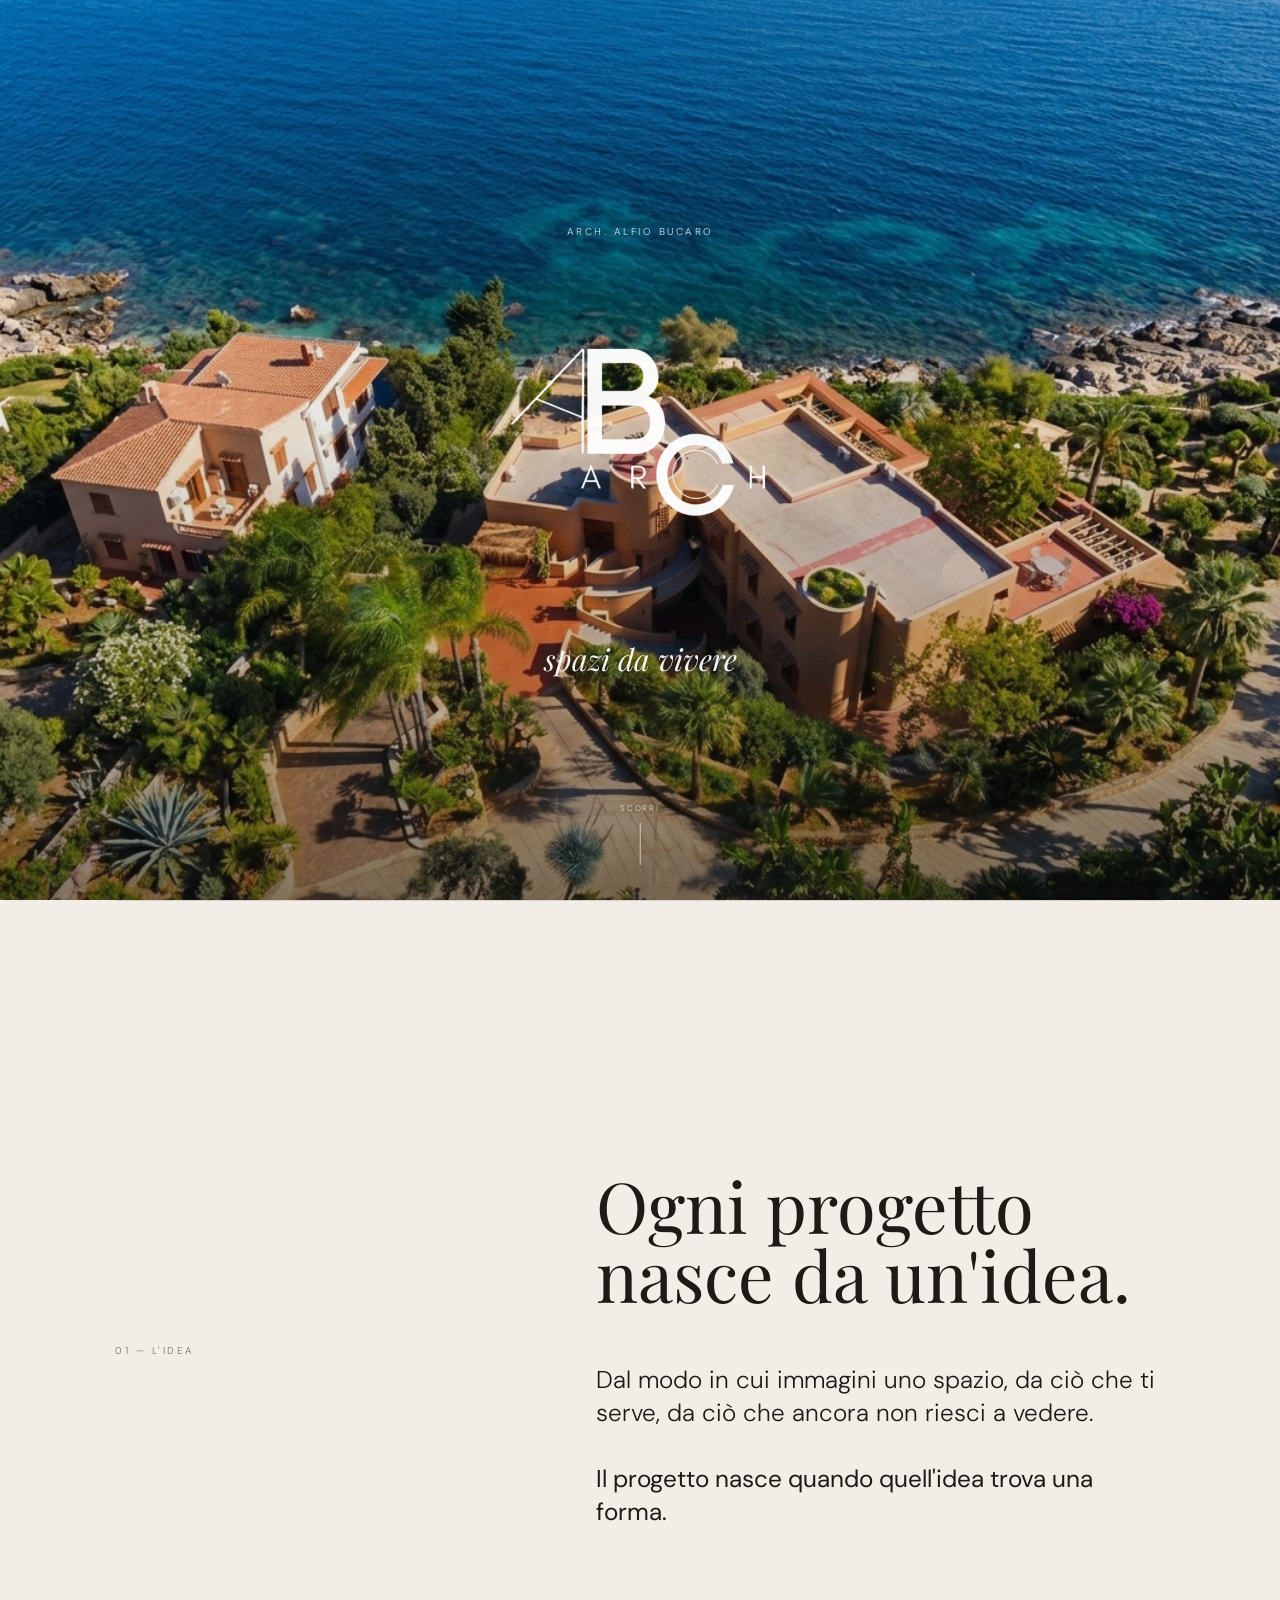
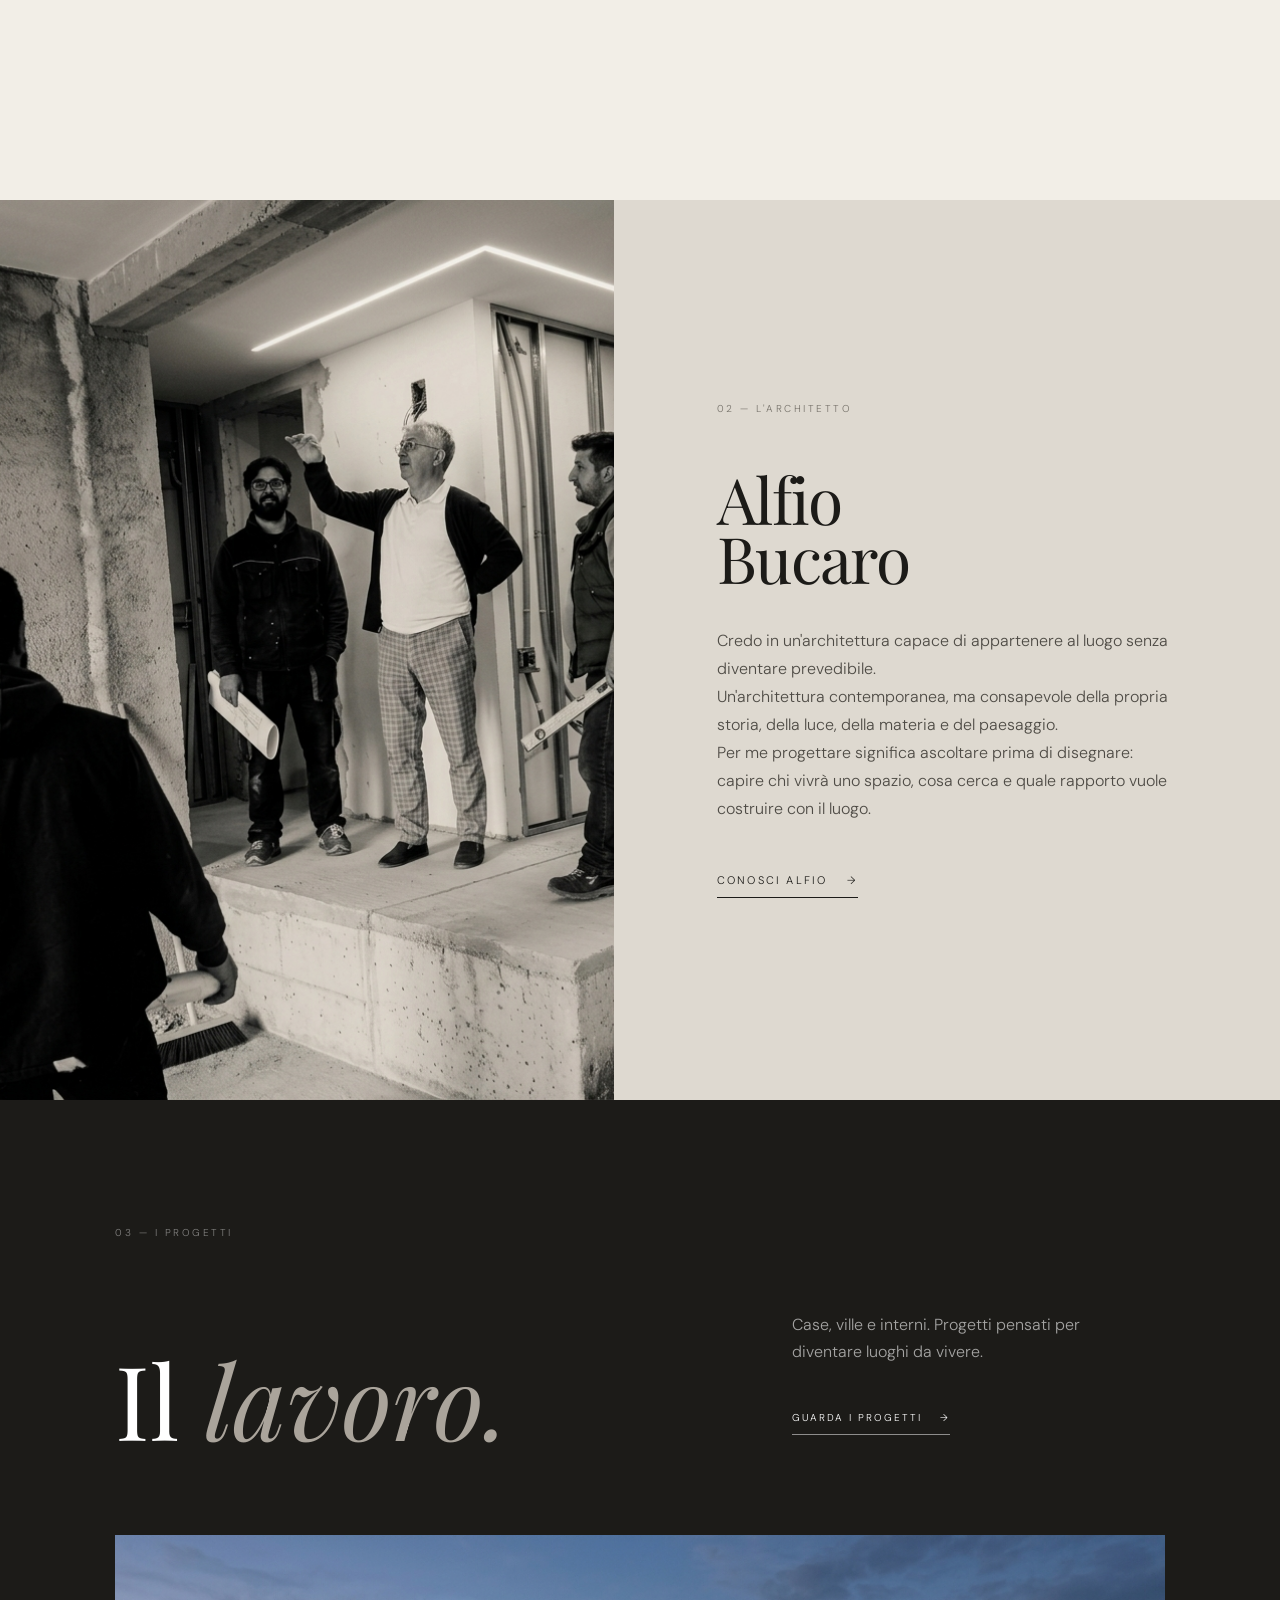
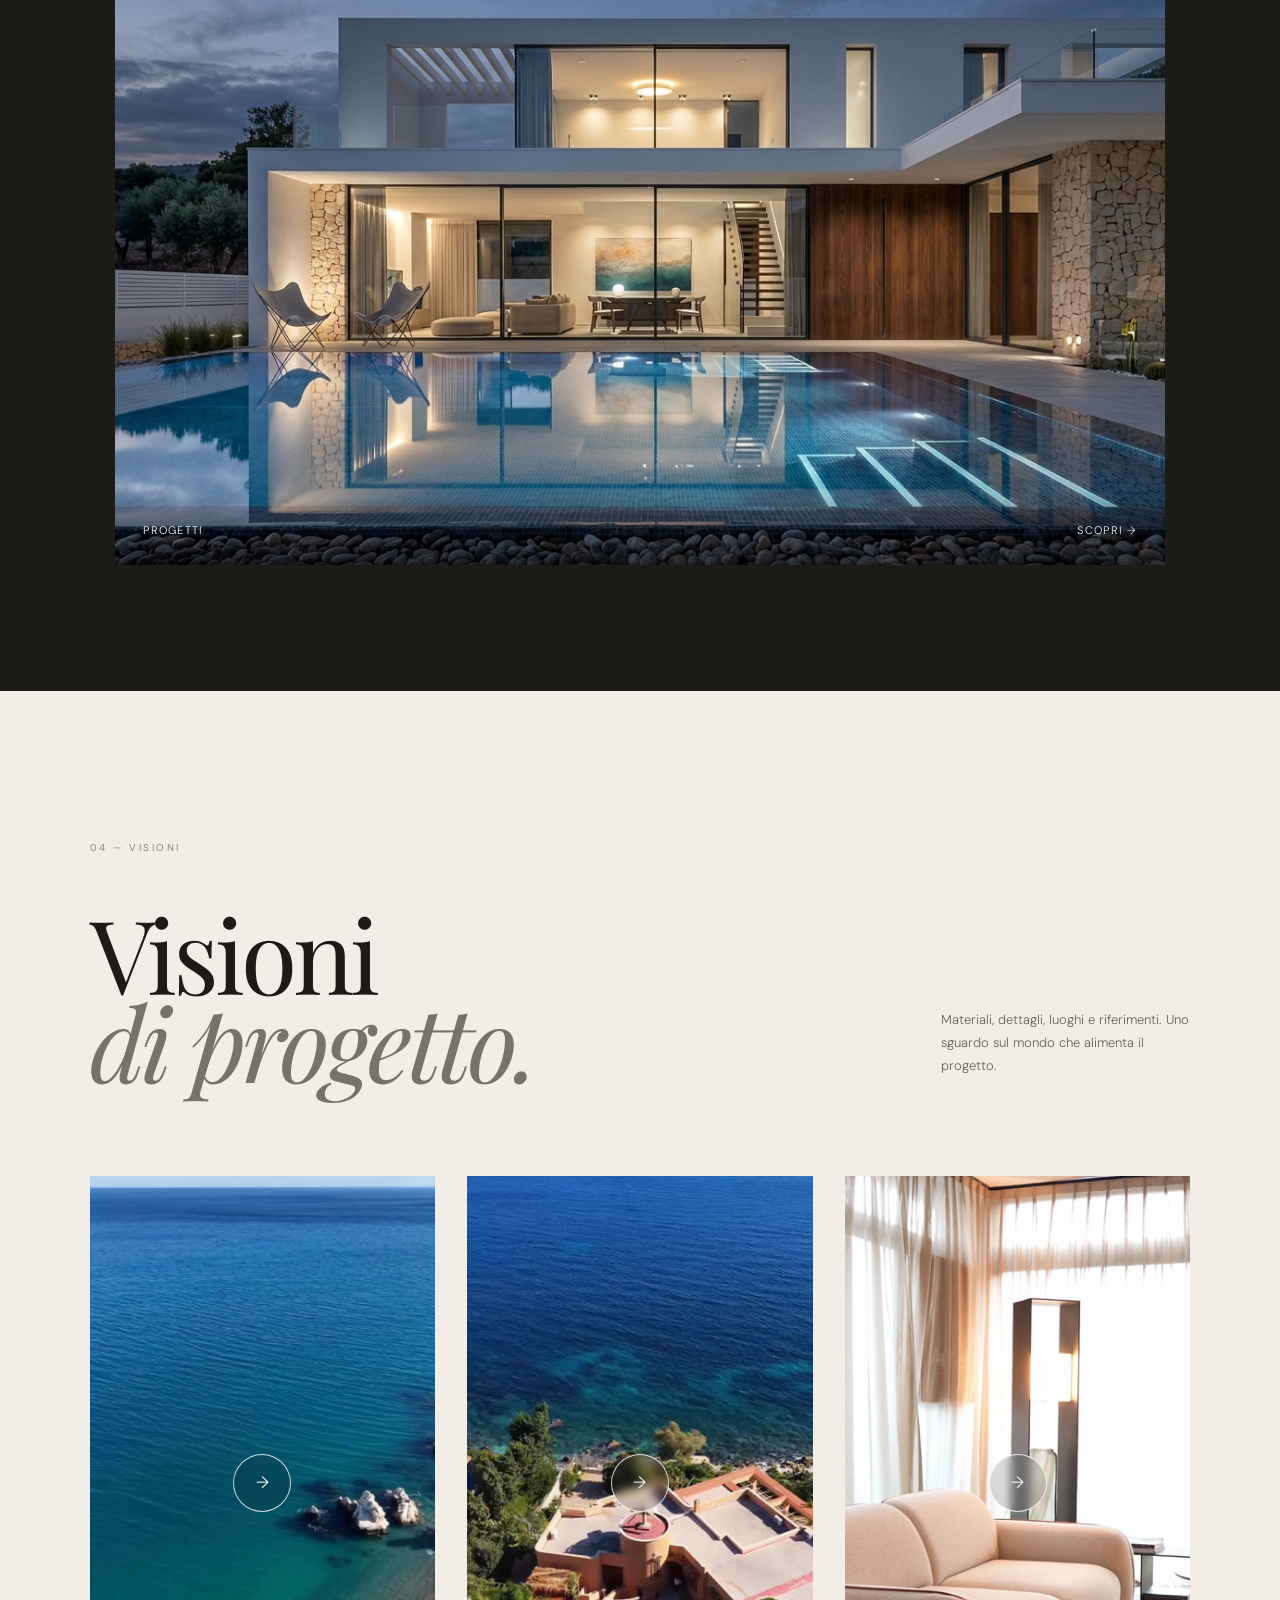
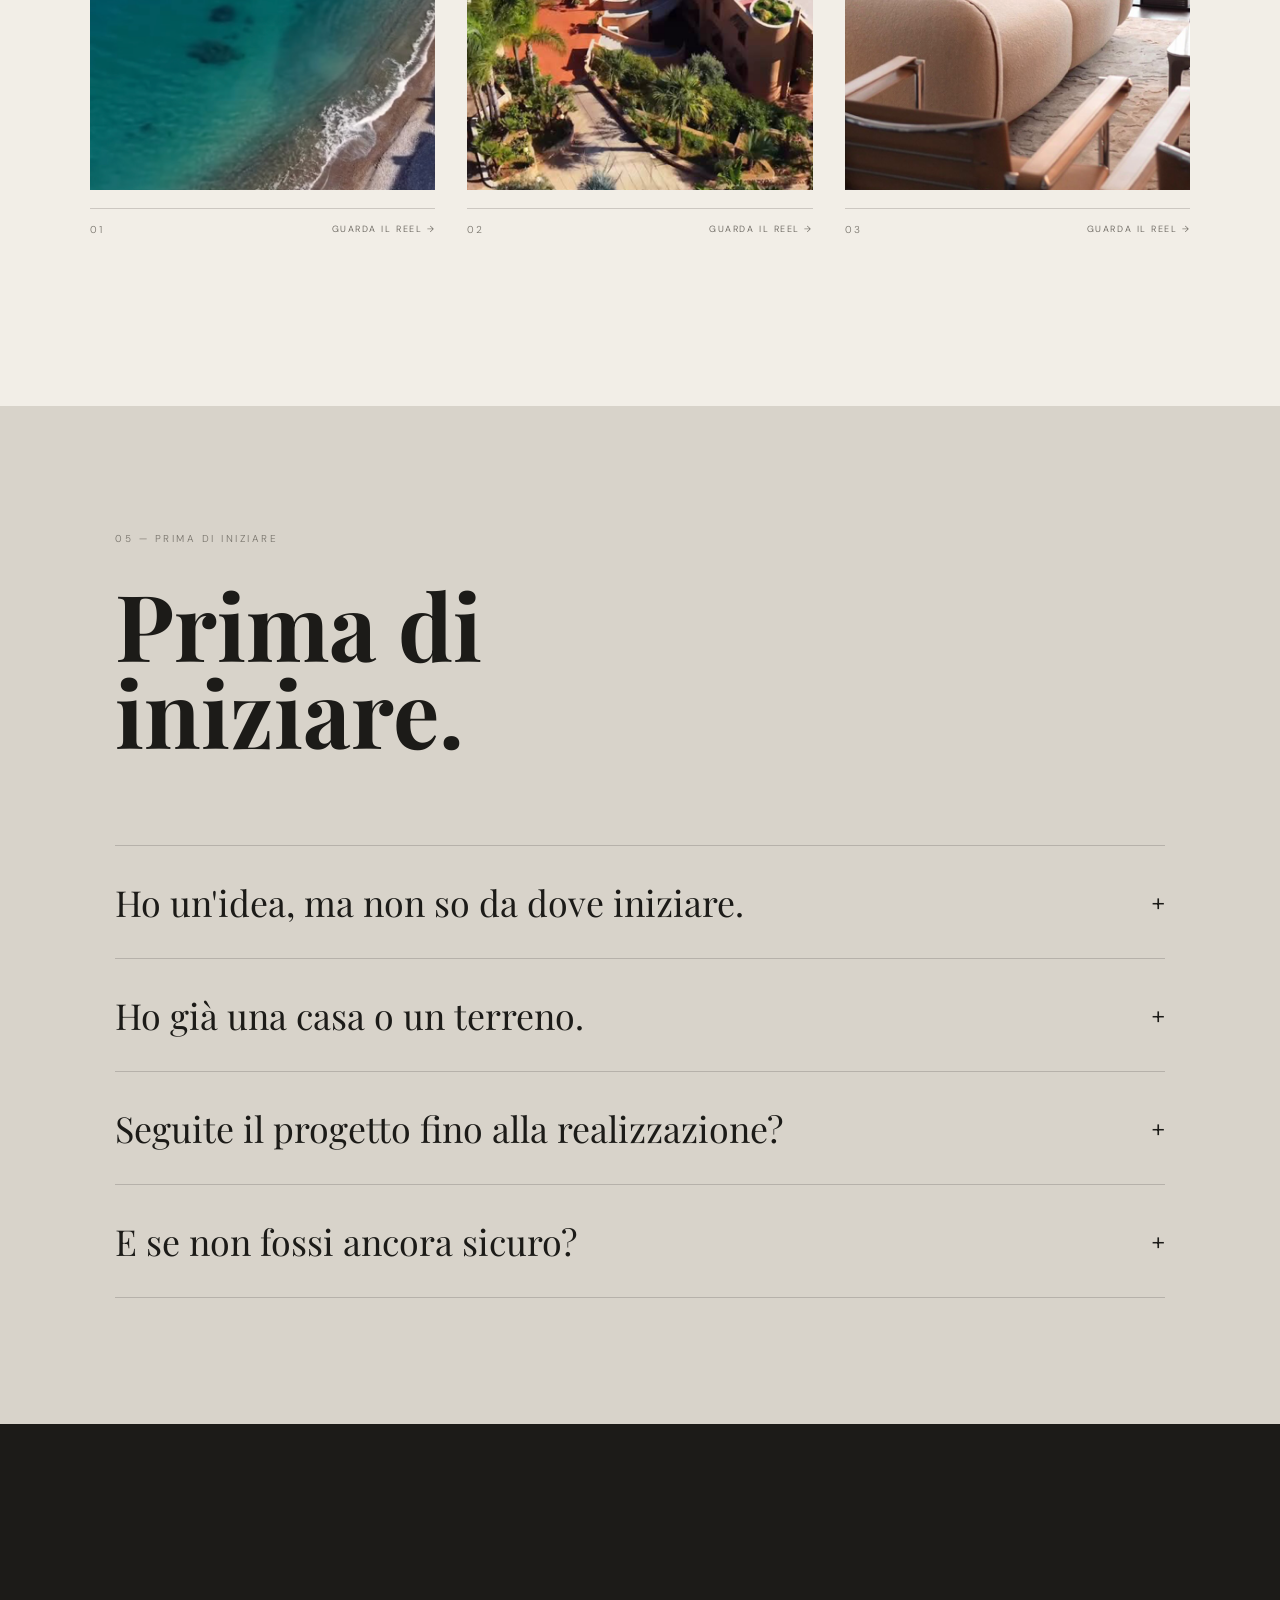
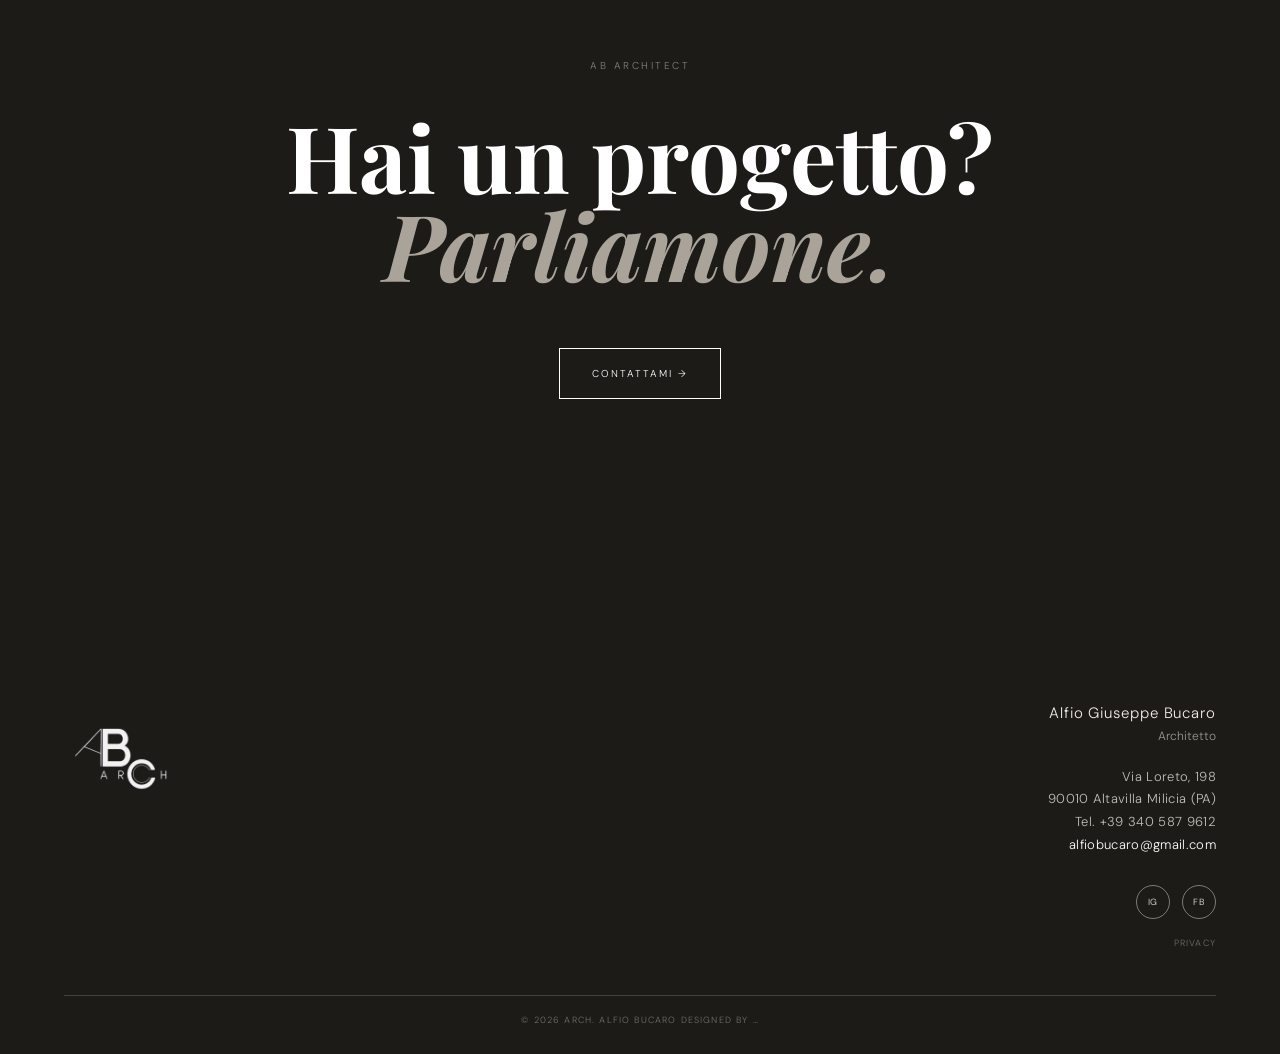
==== commit 0cde1383: "Add files via upload" ====
--- a/index.html
+++ b/index.html
@@ -236,7 +236,7 @@
     <div class="alfio-image">
 
         <img
-            src="immagini/Alfio.jpg"
+            src="immagini/lavoro_bucaro.jpg"
             alt="Architetto Alfio Bucaro"
         >
 
